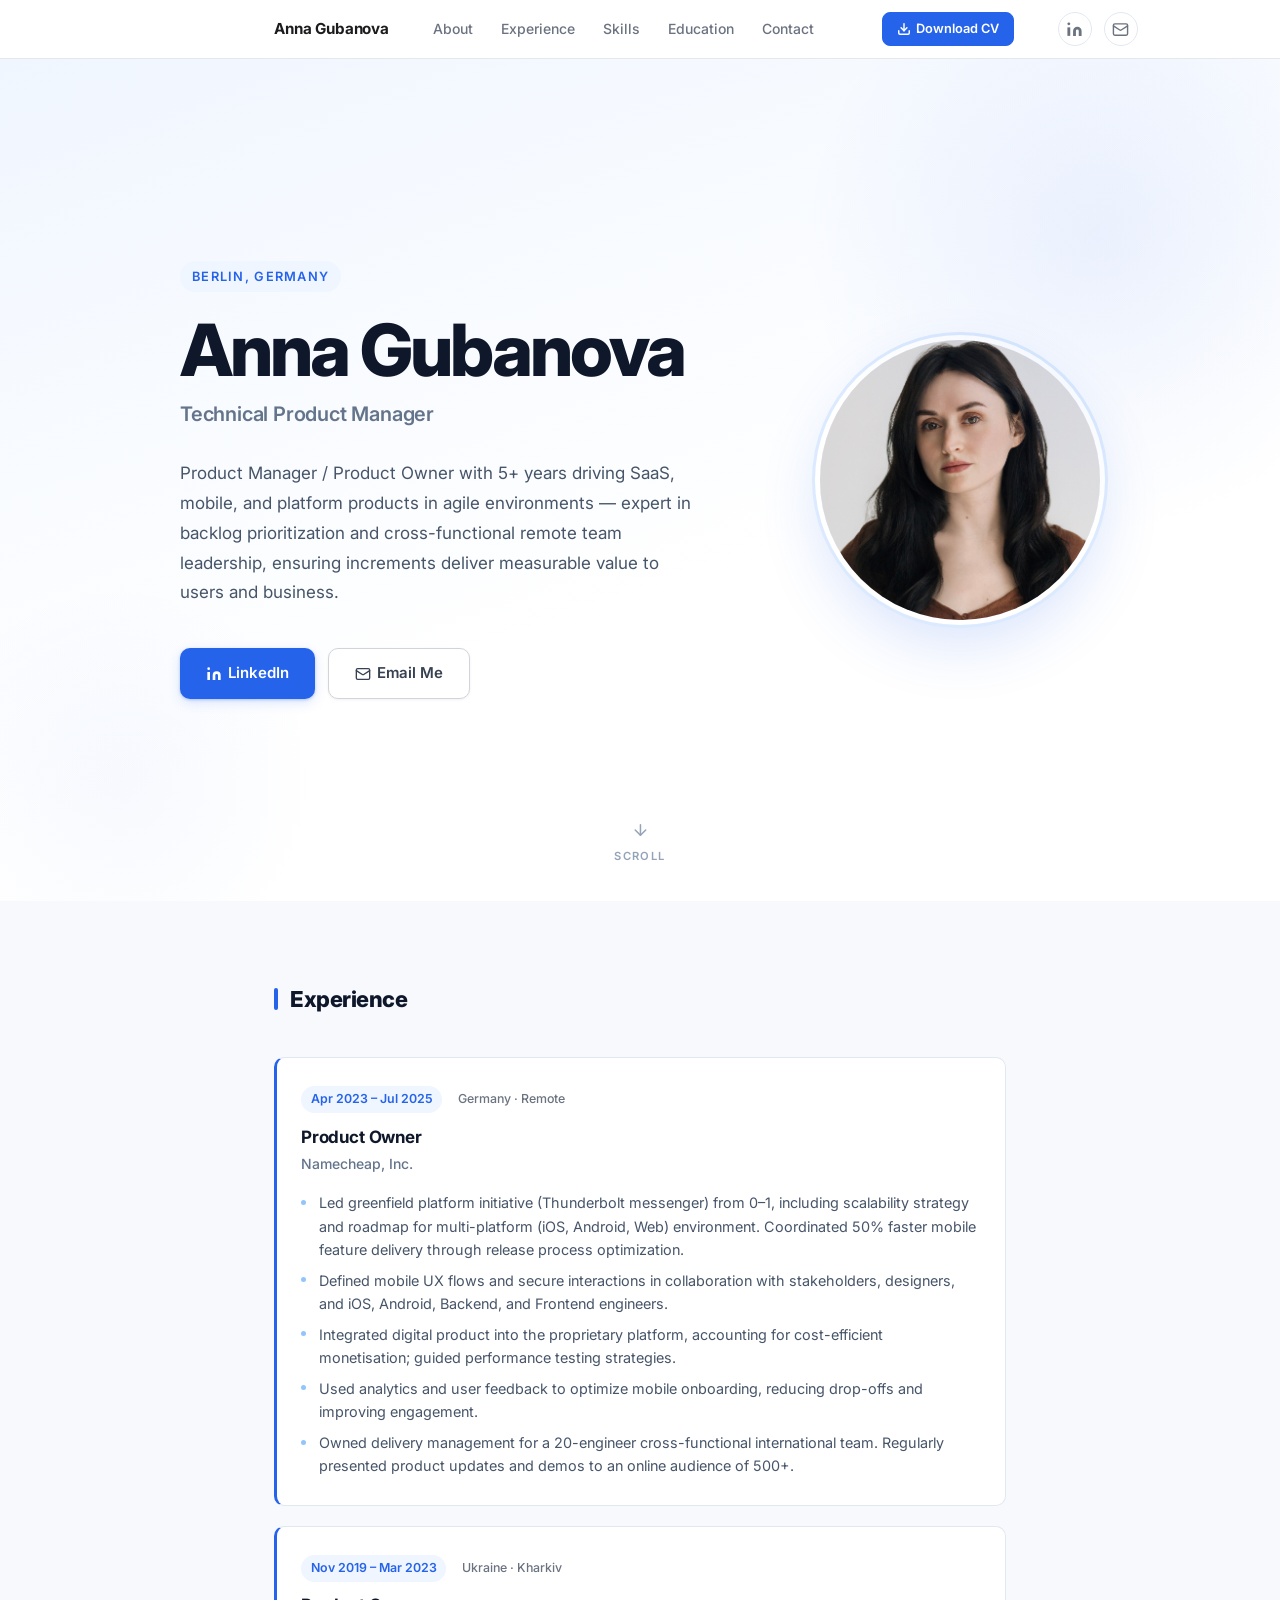
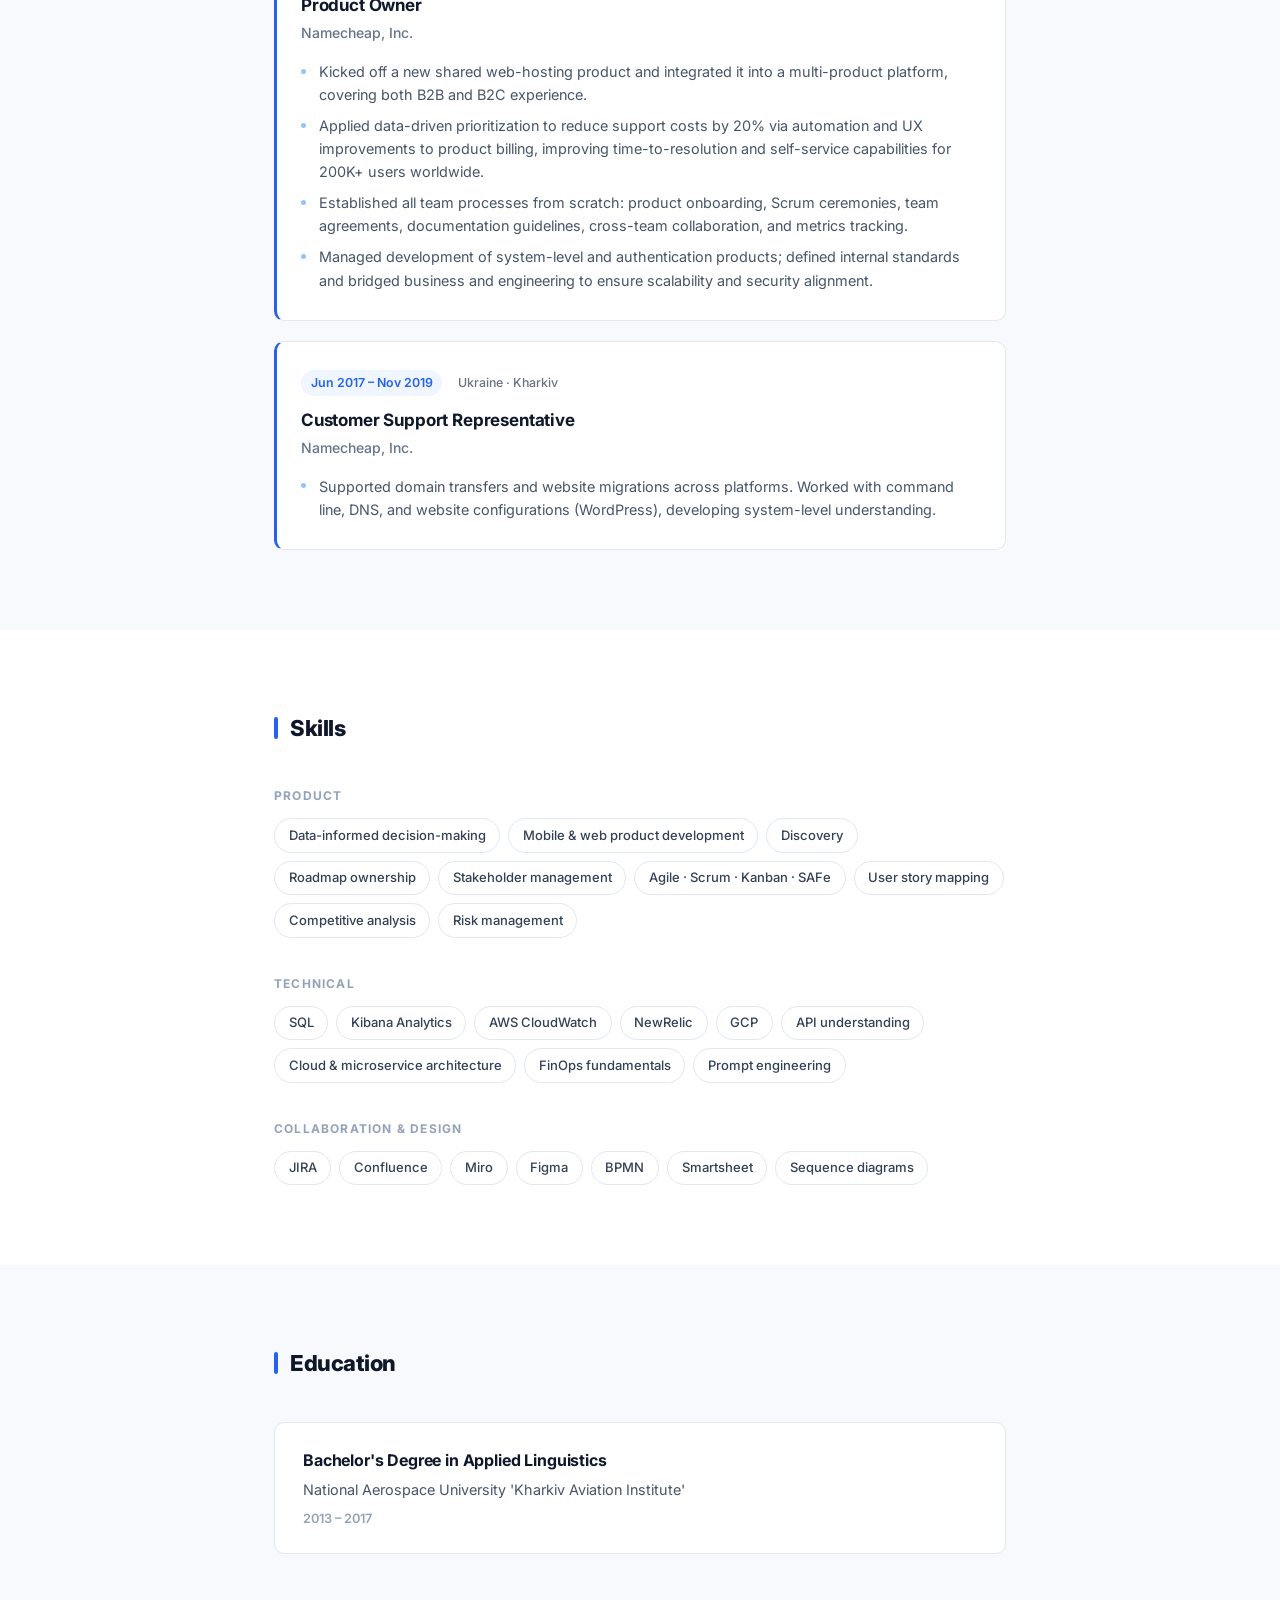
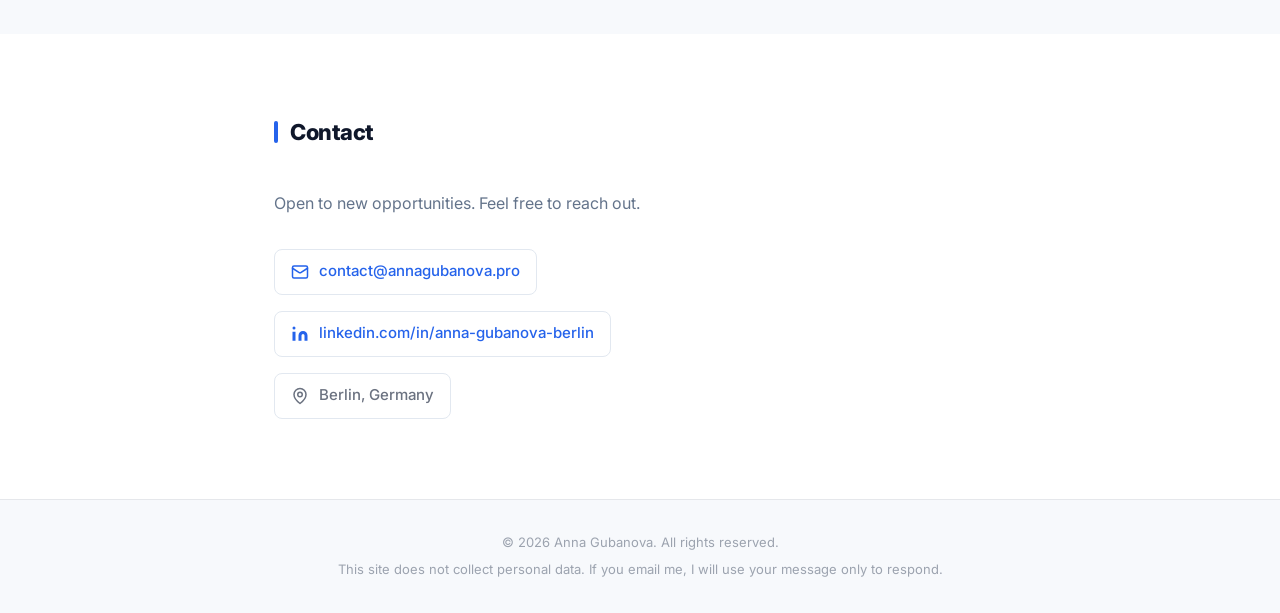
==== index.html @ 7dfdc650 "Added CV download button" ====
<!DOCTYPE html>
<html lang="en">
<head>
  <meta charset="UTF-8" />
  <meta name="viewport" content="width=device-width, initial-scale=1.0" />
  <title>Anna Gubanova — Technical Product Manager</title>
  <link rel="preconnect" href="https://fonts.googleapis.com" />
  <link rel="preconnect" href="https://fonts.gstatic.com" crossorigin />
  <link href="https://fonts.googleapis.com/css2?family=Inter:wght@400;500;600;700&display=swap" rel="stylesheet" />
  <link rel="icon" type="image/svg+xml" href="images/favicon.svg" />
  <link rel="stylesheet" href="styles.css" />
</head>
<body>

  <!-- NAV -->
  <header class="site-header">
    <nav class="nav" aria-label="Primary navigation">
      <a class="nav-logo" href="#about">Anna Gubanova</a>
      <button class="nav-toggle" aria-label="Toggle navigation" aria-expanded="false">
        <span></span><span></span><span></span>
      </button>
      <ul class="nav-links" role="list">
        <li><a href="#about">About</a></li>
        <li><a href="#experience">Experience</a></li>
        <li><a href="#skills">Skills</a></li>
        <li><a href="#education">Education</a></li>
        <li><a href="#contact">Contact</a></li>
      </ul>
      <a href="cv/Anna-Gubanova-PM-April26.pdf" target="_blank" rel="noopener noreferrer" class="nav-cv-btn" aria-label="Open CV">
        <svg aria-hidden="true" width="14" height="14" viewBox="0 0 24 24" fill="none" stroke="currentColor" stroke-width="2.5" stroke-linecap="round" stroke-linejoin="round"><path d="M12 15V3"/><path d="M7 10l5 5 5-5"/><path d="M3 15v4a2 2 0 0 0 2 2h14a2 2 0 0 0 2-2v-4"/></svg>
        Download CV
      </a>
      <div class="nav-contacts" id="floatingContacts">
        <a href="https://linkedin.com/in/anna-gubanova-berlin" target="_blank" rel="noopener noreferrer" class="floating-btn" aria-label="LinkedIn">
          <svg aria-hidden="true" width="17" height="17" viewBox="0 0 24 24" fill="currentColor"><path d="M16 8a6 6 0 0 1 6 6v7h-4v-7a2 2 0 0 0-2-2 2 2 0 0 0-2 2v7h-4v-7a6 6 0 0 1 6-6z"/><rect x="2" y="9" width="4" height="12"/><circle cx="4" cy="4" r="2"/></svg>
        </a>
        <a href="mailto:contact@annagubanova.pro" class="floating-btn" aria-label="Email">
          <svg aria-hidden="true" width="17" height="17" viewBox="0 0 24 24" fill="none" stroke="currentColor" stroke-width="2" stroke-linecap="round" stroke-linejoin="round"><rect x="2" y="4" width="20" height="16" rx="2"/><path d="m22 7-8.97 5.7a1.94 1.94 0 0 1-2.06 0L2 7"/></svg>
        </a>
      </div>
    </nav>
  </header>

  <main>

    <!-- ABOUT / HERO -->
    <section id="about" class="section section-hero">
      <div class="hero-layout">
        <div class="hero-content">
          <p class="hero-label">Berlin, Germany</p>
          <h1 class="hero-name">Anna Gubanova</h1>
          <p class="hero-title">Technical Product Manager</p>
          <p class="hero-tagline">
            Product Manager / Product Owner with 5+ years driving SaaS, mobile, and platform products in agile environments — expert in backlog prioritization and cross-functional remote team leadership, ensuring increments deliver measurable value to users and business.
          </p>
          <div class="hero-links">
            <a class="btn" href="https://linkedin.com/in/anna-gubanova-berlin" target="_blank" rel="noopener noreferrer" aria-label="Anna Gubanova on LinkedIn">
            <svg aria-hidden="true" width="16" height="16" viewBox="0 0 24 24" fill="currentColor" style="flex-shrink:0"><path d="M16 8a6 6 0 0 1 6 6v7h-4v-7a2 2 0 0 0-2-2 2 2 0 0 0-2 2v7h-4v-7a6 6 0 0 1 6-6z"/><rect x="2" y="9" width="4" height="12"/><circle cx="4" cy="4" r="2"/></svg>
            LinkedIn
          </a>
            <a class="btn btn-outline" href="mailto:contact@annagubanova.pro" aria-label="Email Anna Gubanova">
            <svg aria-hidden="true" width="16" height="16" viewBox="0 0 24 24" fill="none" stroke="currentColor" stroke-width="2" stroke-linecap="round" stroke-linejoin="round" style="flex-shrink:0"><rect x="2" y="4" width="20" height="16" rx="2"/><path d="m22 7-8.97 5.7a1.94 1.94 0 0 1-2.06 0L2 7"/></svg>
            Email Me
          </a>
          </div>
        </div>
        <div class="hero-image-wrap">
          <img class="hero-image" src="images/hero.jpg" alt="Anna Gubanova" />
        </div>
      </div>
      <div class="hero-scroll-hint" aria-hidden="true">
        <svg width="18" height="18" viewBox="0 0 24 24" fill="none" stroke="currentColor" stroke-width="2" stroke-linecap="round" stroke-linejoin="round"><path d="M12 5v14"/><path d="M19 12l-7 7-7-7"/></svg>
        Scroll
      </div>
    </section>

    <!-- EXPERIENCE -->
    <section id="experience" class="section section-alt">
      <div class="container">
        <h2 class="section-title">Experience</h2>

        <div class="exp-list">

          <article class="exp-card">
            <div class="exp-meta">
              <span class="exp-period">Apr 2023 – Jul 2025</span>
              <span class="exp-location">Germany · Remote</span>
            </div>
            <h3 class="exp-role">Product Owner</h3>
            <p class="exp-company">Namecheap, Inc.</p>
            <ul class="exp-bullets">
              <li>Led greenfield platform initiative (Thunderbolt messenger) from 0–1, including scalability strategy and roadmap for multi-platform (iOS, Android, Web) environment. Coordinated 50% faster mobile feature delivery through release process optimization.</li>
              <li>Defined mobile UX flows and secure interactions in collaboration with stakeholders, designers, and iOS, Android, Backend, and Frontend engineers.</li>
              <li>Integrated digital product into the proprietary platform, accounting for cost-efficient monetisation; guided performance testing strategies.</li>
              <li>Used analytics and user feedback to optimize mobile onboarding, reducing drop-offs and improving engagement.</li>
              <li>Owned delivery management for a 20-engineer cross-functional international team. Regularly presented product updates and demos to an online audience of 500+.</li>
            </ul>
          </article>

          <article class="exp-card">
            <div class="exp-meta">
              <span class="exp-period">Nov 2019 – Mar 2023</span>
              <span class="exp-location">Ukraine · Kharkiv</span>
            </div>
            <h3 class="exp-role">Product Owner</h3>
            <p class="exp-company">Namecheap, Inc.</p>
            <ul class="exp-bullets">
              <li>Kicked off a new shared web-hosting product and integrated it into a multi-product platform, covering both B2B and B2C experience.</li>
              <li>Applied data-driven prioritization to reduce support costs by 20% via automation and UX improvements to product billing, improving time-to-resolution and self-service capabilities for 200K+ users worldwide.</li>
              <li>Established all team processes from scratch: product onboarding, Scrum ceremonies, team agreements, documentation guidelines, cross-team collaboration, and metrics tracking.</li>
              <li>Managed development of system-level and authentication products; defined internal standards and bridged business and engineering to ensure scalability and security alignment.</li>
            </ul>
          </article>

          <article class="exp-card">
            <div class="exp-meta">
              <span class="exp-period">Jun 2017 – Nov 2019</span>
              <span class="exp-location">Ukraine · Kharkiv</span>
            </div>
            <h3 class="exp-role">Customer Support Representative</h3>
            <p class="exp-company">Namecheap, Inc.</p>
            <ul class="exp-bullets">
              <li>Supported domain transfers and website migrations across platforms. Worked with command line, DNS, and website configurations (WordPress), developing system-level understanding.</li>
            </ul>
          </article>

        </div>
      </div>
    </section>

    <!-- SKILLS -->
    <section id="skills" class="section">
      <div class="container">
        <h2 class="section-title">Skills</h2>

        <div class="skills-grid">
          <div class="skills-group">
            <h3 class="skills-group-label">Product</h3>
            <ul class="skills-tags" role="list">
              <li>Data-informed decision-making</li>
              <li>Mobile &amp; web product development</li>
              <li>Discovery</li>
              <li>Roadmap ownership</li>
              <li>Stakeholder management</li>
              <li>Agile · Scrum · Kanban · SAFe</li>
              <li>User story mapping</li>
              <li>Competitive analysis</li>
              <li>Risk management</li>
            </ul>
          </div>

          <div class="skills-group">
            <h3 class="skills-group-label">Technical</h3>
            <ul class="skills-tags" role="list">
              <li>SQL</li>
              <li>Kibana Analytics</li>
              <li>AWS CloudWatch</li>
              <li>NewRelic</li>
              <li>GCP</li>
              <li>API understanding</li>
              <li>Cloud &amp; microservice architecture</li>
              <li>FinOps fundamentals</li>
              <li>Prompt engineering</li>
            </ul>
          </div>

          <div class="skills-group">
            <h3 class="skills-group-label">Collaboration &amp; Design</h3>
            <ul class="skills-tags" role="list">
              <li>JIRA</li>
              <li>Confluence</li>
              <li>Miro</li>
              <li>Figma</li>
              <li>BPMN</li>
              <li>Smartsheet</li>
              <li>Sequence diagrams</li>
            </ul>
          </div>
        </div>
      </div>
    </section>

    <!-- EDUCATION -->
    <section id="education" class="section section-alt">
      <div class="container">
        <h2 class="section-title">Education</h2>
        <div class="edu-card">
          <p class="edu-degree">Bachelor's Degree in Applied Linguistics</p>
          <p class="edu-school">National Aerospace University 'Kharkiv Aviation Institute'</p>
          <p class="edu-period">2013 – 2017</p>
        </div>
      </div>
    </section>

    <!-- CONTACT -->
    <section id="contact" class="section">
      <div class="container">
        <h2 class="section-title">Contact</h2>
        <p class="contact-intro">Open to new opportunities. Feel free to reach out.</p>
        <ul class="contact-list" role="list">
          <li>
            <a href="mailto:contact@annagubanova.pro" aria-label="Send email to Anna Gubanova">
              <svg aria-hidden="true" width="18" height="18" viewBox="0 0 24 24" fill="none" stroke="currentColor" stroke-width="2" stroke-linecap="round" stroke-linejoin="round"><rect x="2" y="4" width="20" height="16" rx="2"/><path d="m22 7-8.97 5.7a1.94 1.94 0 0 1-2.06 0L2 7"/></svg>
              contact@annagubanova.pro
            </a>
          </li>
          <li>
            <a href="https://linkedin.com/in/anna-gubanova-berlin" target="_blank" rel="noopener noreferrer" aria-label="Anna Gubanova on LinkedIn">
              <svg aria-hidden="true" width="18" height="18" viewBox="0 0 24 24" fill="currentColor"><path d="M16 8a6 6 0 0 1 6 6v7h-4v-7a2 2 0 0 0-2-2 2 2 0 0 0-2 2v7h-4v-7a6 6 0 0 1 6-6z"/><rect x="2" y="9" width="4" height="12"/><circle cx="4" cy="4" r="2"/></svg>
              linkedin.com/in/anna-gubanova-berlin
            </a>
          </li>
          <li>
            <span class="contact-location">
              <svg aria-hidden="true" width="18" height="18" viewBox="0 0 24 24" fill="none" stroke="currentColor" stroke-width="2" stroke-linecap="round" stroke-linejoin="round"><path d="M20 10c0 6-8 12-8 12s-8-6-8-12a8 8 0 0 1 16 0Z"/><circle cx="12" cy="10" r="3"/></svg>
              Berlin, Germany
            </span>
          </li>
        </ul>
      </div>
    </section>

  </main>

  <button class="back-to-top" id="backToTop" aria-label="Back to top">
    <svg aria-hidden="true" width="20" height="20" viewBox="0 0 24 24" fill="none" stroke="currentColor" stroke-width="2.5" stroke-linecap="round" stroke-linejoin="round"><path d="M12 19V5"/><path d="M5 12l7-7 7 7"/></svg>
  </button>

  <footer class="site-footer">
    <div class="container">
      <p>&copy; 2026 Anna Gubanova. All rights reserved.</p>
      <p class="footer-privacy">This site does not collect personal data. If you email me, I will use your message only to respond.</p>
    </div>
  </footer>

  <script>
    // Mobile nav toggle
    const toggle = document.querySelector('.nav-toggle');
    const links = document.querySelector('.nav-links');
    toggle.addEventListener('click', () => {
      const open = toggle.getAttribute('aria-expanded') === 'true';
      toggle.setAttribute('aria-expanded', String(!open));
      links.classList.toggle('is-open');
    });
    // Close nav on link click (mobile)
    links.querySelectorAll('a').forEach(a => {
      a.addEventListener('click', () => {
        toggle.setAttribute('aria-expanded', 'false');
        links.classList.remove('is-open');
      });
    });

    // Back to top button
    const backToTop = document.getElementById('backToTop');
    window.addEventListener('scroll', () => {
      backToTop.classList.toggle('is-visible', window.scrollY > 400);
    }, { passive: true });
    backToTop.addEventListener('click', () => {
      window.scrollTo({ top: 0, behavior: 'smooth' });
    });

    // Floating contact buttons — appear once hero is scrolled past
    const floatingContacts = document.getElementById('floatingContacts');
    const heroSection = document.getElementById('about');
    const heroObserver = new IntersectionObserver(
      ([entry]) => floatingContacts.classList.toggle('is-visible', !entry.isIntersecting),
      { threshold: 0 }
    );
    heroObserver.observe(heroSection);
  </script>

</body>
</html>
---- styles.css ----
/* =====================================================
   Reset & Base
   ===================================================== */
*, *::before, *::after {
  box-sizing: border-box;
  margin: 0;
  padding: 0;
}

html {
  scroll-behavior: smooth;
  font-size: 16px;
}

body {
  font-family: 'Inter', system-ui, -apple-system, sans-serif;
  font-size: 1rem;
  line-height: 1.65;
  color: #1c1c1e;
  background: #ffffff;
  -webkit-font-smoothing: antialiased;
}

a {
  color: #2563eb;
  text-decoration: none;
}

a:hover {
  text-decoration: underline;
}

a:focus-visible,
button:focus-visible {
  outline: 2px solid #2563eb;
  outline-offset: 3px;
  border-radius: 2px;
}

ul {
  list-style: none;
}

/* =====================================================
   Layout
   ===================================================== */
.container {
  max-width: 780px;
  margin: 0 auto;
  padding: 0 1.5rem;
}

.section {
  padding: 5rem 0;
}

.section-alt {
  background: #f7f9fc;
}

/* =====================================================
   Nav
   ===================================================== */
.site-header {
  position: sticky;
  top: 0;
  z-index: 100;
  background: rgba(255, 255, 255, 0.96);
  backdrop-filter: blur(8px);
  border-bottom: 1px solid #e5e7eb;
}

.nav {
  max-width: 780px;
  margin: 0 auto;
  padding: 0 1.5rem;
  height: 58px;
  display: flex;
  align-items: center;
  gap: 2rem;
}

.nav-logo {
  font-weight: 700;
  font-size: 0.95rem;
  color: #1c1c1e;
  white-space: nowrap;
  flex-shrink: 0;
  letter-spacing: -0.01em;
}

.nav-logo:hover {
  text-decoration: none;
  color: #2563eb;
}

.nav-links {
  display: flex;
  gap: 0.25rem;
  align-items: center;
  margin-left: auto;
}

.nav-links a {
  font-size: 0.875rem;
  font-weight: 500;
  color: #6b7280;
  padding: 0.4rem 0.75rem;
  border-radius: 6px;
  transition: color 0.15s, background 0.15s;
}

.nav-links a:hover {
  color: #2563eb;
  background: #eff6ff;
  text-decoration: none;
}

.nav-toggle {
  display: none;
  flex-direction: column;
  justify-content: center;
  gap: 5px;
  width: 36px;
  height: 36px;
  background: none;
  border: none;
  cursor: pointer;
  margin-left: auto;
  padding: 4px;
}

.nav-toggle span {
  display: block;
  height: 2px;
  background: #1c1c1e;
  border-radius: 2px;
  transition: transform 0.2s, opacity 0.2s;
}

/* =====================================================
   Hero / About
   ===================================================== */
.section-hero {
  min-height: calc(100vh - 58px);
  padding-top: 0;
  padding-bottom: 0;
  background: linear-gradient(160deg, #f0f6ff 0%, #ffffff 60%);
  position: relative;
  overflow: hidden;
  display: flex;
  align-items: center;
}

.section-hero::before {
  content: '';
  position: absolute;
  top: -120px;
  right: -120px;
  width: 600px;
  height: 600px;
  border-radius: 50%;
  background: radial-gradient(circle, rgba(37,99,235,0.08) 0%, transparent 70%);
  pointer-events: none;
}

.section-hero::after {
  content: '';
  position: absolute;
  bottom: -80px;
  left: -80px;
  width: 400px;
  height: 400px;
  border-radius: 50%;
  background: radial-gradient(circle, rgba(37,99,235,0.04) 0%, transparent 70%);
  pointer-events: none;
}

.hero-layout {
  display: flex;
  align-items: center;
  gap: 5rem;
  max-width: 1000px;
  margin: 0 auto;
  padding: 0 2.5rem;
  width: 100%;
}

.hero-content {
  flex: 1;
  min-width: 0;
}

.hero-image-wrap {
  flex-shrink: 0;
}

.hero-image {
  width: 280px;
  height: 280px;
  border-radius: 50%;
  object-fit: cover;
  object-position: center top;
  display: block;
  box-shadow: 0 0 0 5px #ffffff, 0 0 0 8px #dbeafe, 0 24px 60px rgba(37,99,235,0.18);
}

.hero-label {
  display: inline-flex;
  align-items: center;
  gap: 0.4rem;
  font-size: 0.8rem;
  font-weight: 600;
  color: #2563eb;
  text-transform: uppercase;
  letter-spacing: 0.1em;
  margin-bottom: 1.25rem;
  background: #eff6ff;
  padding: 0.3rem 0.75rem;
  border-radius: 100px;
}

.hero-name {
  font-size: clamp(2.75rem, 6vw, 4.5rem);
  font-weight: 800;
  line-height: 1.06;
  letter-spacing: -0.04em;
  color: #0f172a;
  margin-bottom: 0.65rem;
}

.hero-title {
  font-size: 1.25rem;
  font-weight: 600;
  color: #64748b;
  margin-bottom: 1.75rem;
  letter-spacing: -0.01em;
}

.hero-tagline {
  font-size: 1.0625rem;
  color: #475569;
  max-width: 520px;
  margin-bottom: 2.5rem;
  line-height: 1.75;
}

.hero-links {
  display: flex;
  flex-wrap: wrap;
  gap: 0.85rem;
}

/* Scroll hint */
.hero-scroll-hint {
  position: absolute;
  bottom: 2.25rem;
  left: 50%;
  transform: translateX(-50%);
  display: flex;
  flex-direction: column;
  align-items: center;
  gap: 0.45rem;
  color: #94a3b8;
  font-size: 0.7rem;
  font-weight: 600;
  letter-spacing: 0.12em;
  text-transform: uppercase;
  pointer-events: none;
  animation: hero-bounce 2.4s ease-in-out infinite;
}

.hero-scroll-hint svg {
  display: block;
}

@keyframes hero-bounce {
  0%, 100% { transform: translateX(-50%) translateY(0); opacity: 0.6; }
  50% { transform: translateX(-50%) translateY(6px); opacity: 1; }
}

/* =====================================================
   Buttons
   ===================================================== */
.btn {
  display: inline-flex;
  align-items: center;
  gap: 0.4rem;
  padding: 0.75rem 1.6rem;
  background: #2563eb;
  color: #ffffff;
  font-size: 0.9375rem;
  font-weight: 600;
  border-radius: 10px;
  transition: background 0.15s, box-shadow 0.15s, transform 0.1s;
  box-shadow: 0 1px 3px rgba(37,99,235,0.3), 0 4px 12px rgba(37,99,235,0.15);
}

.btn:hover {
  background: #1d4ed8;
  text-decoration: none;
  color: #ffffff;
  box-shadow: 0 2px 6px rgba(37,99,235,0.35), 0 6px 20px rgba(37,99,235,0.2);
  transform: translateY(-1px);
}

.btn-outline {
  background: #ffffff;
  color: #374151;
  border: 1.5px solid #d1d5db;
  box-shadow: 0 1px 3px rgba(0,0,0,0.06);
}

.btn-outline:hover {
  background: #f9fafb;
  border-color: #9ca3af;
  text-decoration: none;
  color: #1c1c1e;
  transform: translateY(-1px);
  box-shadow: 0 2px 6px rgba(0,0,0,0.1);
}

/* =====================================================
   Section Title
   ===================================================== */
.section-title {
  font-size: 1.375rem;
  font-weight: 800;
  color: #0f172a;
  margin-bottom: 2.5rem;
  letter-spacing: -0.02em;
  display: flex;
  align-items: center;
  gap: 0.75rem;
}

.section-title::before {
  content: '';
  display: inline-block;
  width: 4px;
  height: 1.375rem;
  background: #2563eb;
  border-radius: 2px;
  flex-shrink: 0;
}

/* =====================================================
   Experience
   ===================================================== */
.exp-list {
  display: flex;
  flex-direction: column;
  gap: 1.25rem;
}

.exp-card {
  padding: 1.75rem 1.75rem 1.75rem 1.5rem;
  background: #ffffff;
  border: 1px solid #e2e8f0;
  border-left: 3px solid #2563eb;
  border-radius: 10px;
  transition: box-shadow 0.2s, transform 0.2s;
}

.exp-card:hover {
  box-shadow: 0 4px 16px rgba(0,0,0,0.07);
  transform: translateY(-2px);
}

.exp-meta {
  display: flex;
  flex-wrap: wrap;
  gap: 0.35rem 1rem;
  margin-bottom: 0.6rem;
}

.exp-period {
  font-size: 0.775rem;
  font-weight: 600;
  color: #2563eb;
  background: #eff6ff;
  padding: 0.2rem 0.6rem;
  border-radius: 100px;
}

.exp-location {
  font-size: 0.775rem;
  font-weight: 500;
  color: #6b7280;
  display: flex;
  align-items: center;
  gap: 0.3rem;
}

.exp-role {
  font-size: 1.0625rem;
  font-weight: 700;
  color: #0f172a;
  margin-bottom: 0.1rem;
  letter-spacing: -0.01em;
}

.exp-company {
  font-size: 0.875rem;
  font-weight: 500;
  color: #64748b;
  margin-bottom: 1rem;
}

.exp-bullets {
  list-style: none;
  display: flex;
  flex-direction: column;
  gap: 0.5rem;
}

.exp-bullets li {
  font-size: 0.9rem;
  color: #475569;
  padding-left: 1.1rem;
  position: relative;
  line-height: 1.6;
}

.exp-bullets li::before {
  content: '';
  position: absolute;
  left: 0;
  top: 0.6em;
  width: 5px;
  height: 5px;
  background: #93c5fd;
  border-radius: 50%;
}

/* =====================================================
   Skills
   ===================================================== */
.skills-grid {
  display: flex;
  flex-direction: column;
  gap: 2.25rem;
}

.skills-group {
  display: flex;
  flex-direction: column;
  gap: 0.75rem;
}

.skills-group-label {
  font-size: 0.75rem;
  font-weight: 700;
  color: #94a3b8;
  text-transform: uppercase;
  letter-spacing: 0.1em;
}

.skills-tags {
  display: flex;
  flex-wrap: wrap;
  gap: 0.5rem;
}

.skills-tags li {
  font-size: 0.8125rem;
  font-weight: 500;
  color: #334155;
  background: #ffffff;
  border: 1px solid #e2e8f0;
  padding: 0.35rem 0.85rem;
  border-radius: 100px;
  transition: border-color 0.15s, background 0.15s, color 0.15s;
  cursor: default;
}

.skills-tags li:hover {
  border-color: #93c5fd;
  background: #eff6ff;
  color: #1d4ed8;
}

/* Per-group accent colors */
.skills-group:nth-child(1) .skills-tags li:hover {
  border-color: #93c5fd;
  background: #eff6ff;
  color: #1d4ed8;
}

.skills-group:nth-child(2) .skills-tags li:hover {
  border-color: #a5b4fc;
  background: #eef2ff;
  color: #4338ca;
}

.skills-group:nth-child(3) .skills-tags li:hover {
  border-color: #6ee7b7;
  background: #f0fdf4;
  color: #065f46;
}

/* =====================================================
   Education
   ===================================================== */
.edu-card {
  padding: 1.5rem 1.75rem;
  background: #ffffff;
  border: 1px solid #e2e8f0;
  border-radius: 10px;
  display: flex;
  flex-direction: column;
  gap: 0.3rem;
}

.edu-degree {
  font-size: 1rem;
  font-weight: 700;
  color: #0f172a;
  letter-spacing: -0.01em;
}

.edu-school {
  font-size: 0.9rem;
  color: #475569;
}

.edu-period {
  font-size: 0.8rem;
  color: #94a3b8;
  font-weight: 600;
  margin-top: 0.1rem;
}

/* =====================================================
   Contact
   ===================================================== */
.contact-intro {
  font-size: 1rem;
  color: #64748b;
  margin-bottom: 2rem;
}

.contact-list {
  display: flex;
  flex-direction: column;
  gap: 1rem;
}

.contact-list li {
  display: flex;
  align-items: center;
}

.contact-list a,
.contact-location {
  display: inline-flex;
  align-items: center;
  gap: 0.65rem;
  font-size: 0.9375rem;
  font-weight: 500;
  padding: 0.6rem 1rem;
  border-radius: 8px;
  border: 1px solid #e2e8f0;
  background: #ffffff;
  color: #374151;
  transition: border-color 0.15s, background 0.15s, box-shadow 0.15s;
}

.contact-list a {
  color: #2563eb;
}

.contact-list a:hover {
  text-decoration: none;
  border-color: #bfdbfe;
  background: #eff6ff;
  box-shadow: 0 2px 8px rgba(37,99,235,0.08);
}

.contact-location {
  color: #6b7280;
  cursor: default;
}

/* =====================================================
   Footer
   ===================================================== */
.site-footer {
  border-top: 1px solid #e5e7eb;
  padding: 2rem 0;
  background: #f7f9fc;
}

.site-footer p {
  font-size: 0.8125rem;
  color: #9ca3af;
  text-align: center;
}

.footer-privacy {
  font-size: 0.725rem;
  color: #c4c9d4;
  margin-top: 0.4rem;
}

/* =====================================================
   Nav Contact Buttons
   ===================================================== */
.nav-contacts {
  display: flex;
  align-items: center;
  gap: 0.75rem;
  margin-left: 0.75rem;
  opacity: 0;
  pointer-events: none;
  transform: translateX(6px);
  transition: opacity 0.25s, transform 0.25s;
}

.nav-contacts.is-visible {
  opacity: 1;
  pointer-events: auto;
  transform: translateX(0);
}

.floating-btn {
  width: 34px;
  height: 34px;
  border-radius: 50%;
  background: transparent;
  color: #6b7280;
  border: 1px solid #e2e8f0;
  display: flex;
  align-items: center;
  justify-content: center;
  transition: background 0.15s, color 0.15s, border-color 0.15s;
}

.floating-btn:hover {
  text-decoration: none;
  background: #2563eb;
  color: #ffffff;
  border-color: #2563eb;
}

.nav-cv-btn {
  display: inline-flex;
  align-items: center;
  gap: 0.35rem;
  height: 34px;
  padding: 0 0.85rem;
  border-radius: 8px;
  background: #2563eb;
  color: #ffffff;
  font-size: 0.8rem;
  font-weight: 600;
  border: 1px solid #2563eb;
  white-space: nowrap;
  flex-shrink: 0;
  margin-left: 1.5rem;
  transition: background 0.15s, box-shadow 0.15s;
}

.nav-cv-btn:hover {
  text-decoration: none;
  background: #1d4ed8;
  border-color: #1d4ed8;
  color: #ffffff;
  box-shadow: 0 2px 8px rgba(37,99,235,0.3);
}

/* =====================================================
   Back to Top
   ===================================================== */
.back-to-top {
  position: fixed;
  bottom: 2rem;
  right: 2rem;
  z-index: 200;
  width: 44px;
  height: 44px;
  border-radius: 50%;
  background: #2563eb;
  color: #ffffff;
  border: none;
  cursor: pointer;
  display: flex;
  align-items: center;
  justify-content: center;
  box-shadow: 0 4px 14px rgba(37,99,235,0.35);
  opacity: 0;
  transform: translateY(12px);
  pointer-events: none;
  transition: opacity 0.25s, transform 0.25s, background 0.15s;
}

.back-to-top.is-visible {
  opacity: 1;
  transform: translateY(0);
  pointer-events: auto;
}

.back-to-top:hover {
  background: #1d4ed8;
  box-shadow: 0 6px 20px rgba(37,99,235,0.45);
  transform: translateY(-2px);
}

/* =====================================================
   Responsive — Mobile
   ===================================================== */
@media (max-width: 640px) {
  .section {
    padding: 3.5rem 0;
  }

  .section-hero {
    min-height: calc(100svh - 58px);
  }

  .nav-contacts {
    display: none;
  }

  .nav-toggle {
    display: flex;
  }

  .nav-links {
    display: none;
    position: absolute;
    top: 58px;
    left: 0;
    right: 0;
    background: #ffffff;
    border-bottom: 1px solid #e5e7eb;
    flex-direction: column;
    align-items: flex-start;
    gap: 0;
    margin-left: 0;
    padding: 0.5rem 0;
  }

  .nav-links.is-open {
    display: flex;
  }

  .nav-links a {
    display: block;
    width: 100%;
    padding: 0.75rem 1.5rem;
    font-size: 1rem;
    border-radius: 0;
  }

  .hero-layout {
    flex-direction: column-reverse;
    gap: 2rem;
    padding: 3rem 1.5rem;
    text-align: center;
  }

  .hero-image {
    width: 160px;
    height: 160px;
  }

  .hero-tagline {
    margin-left: auto;
    margin-right: auto;
  }

  .hero-links {
    justify-content: center;
  }

  .hero-scroll-hint {
    display: none;
  }

  .exp-card {
    padding: 1.25rem 1.25rem 1.25rem 1rem;
  }

  .hero-links {
    flex-direction: column;
    align-items: stretch;
  }

  .btn {
    text-align: center;
  }

  .contact-list a,
  .contact-location {
    width: 100%;
  }
}
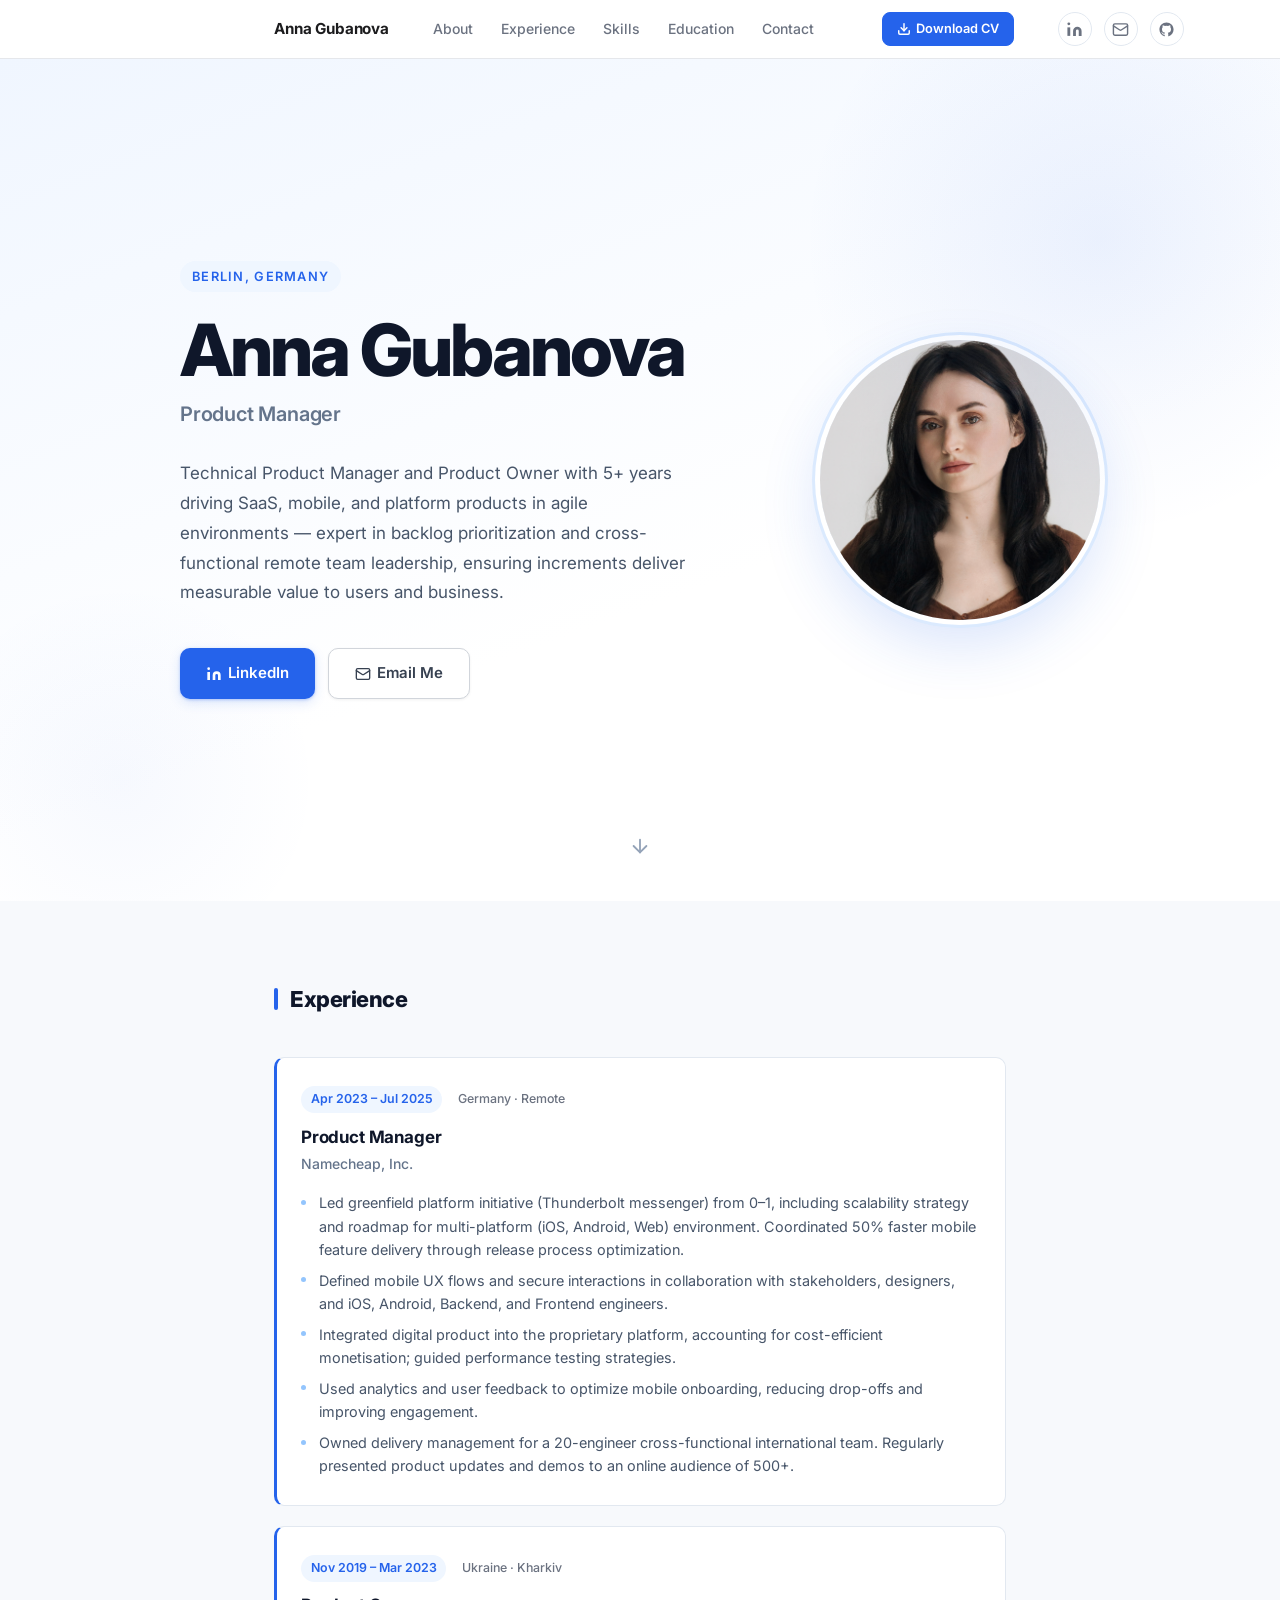
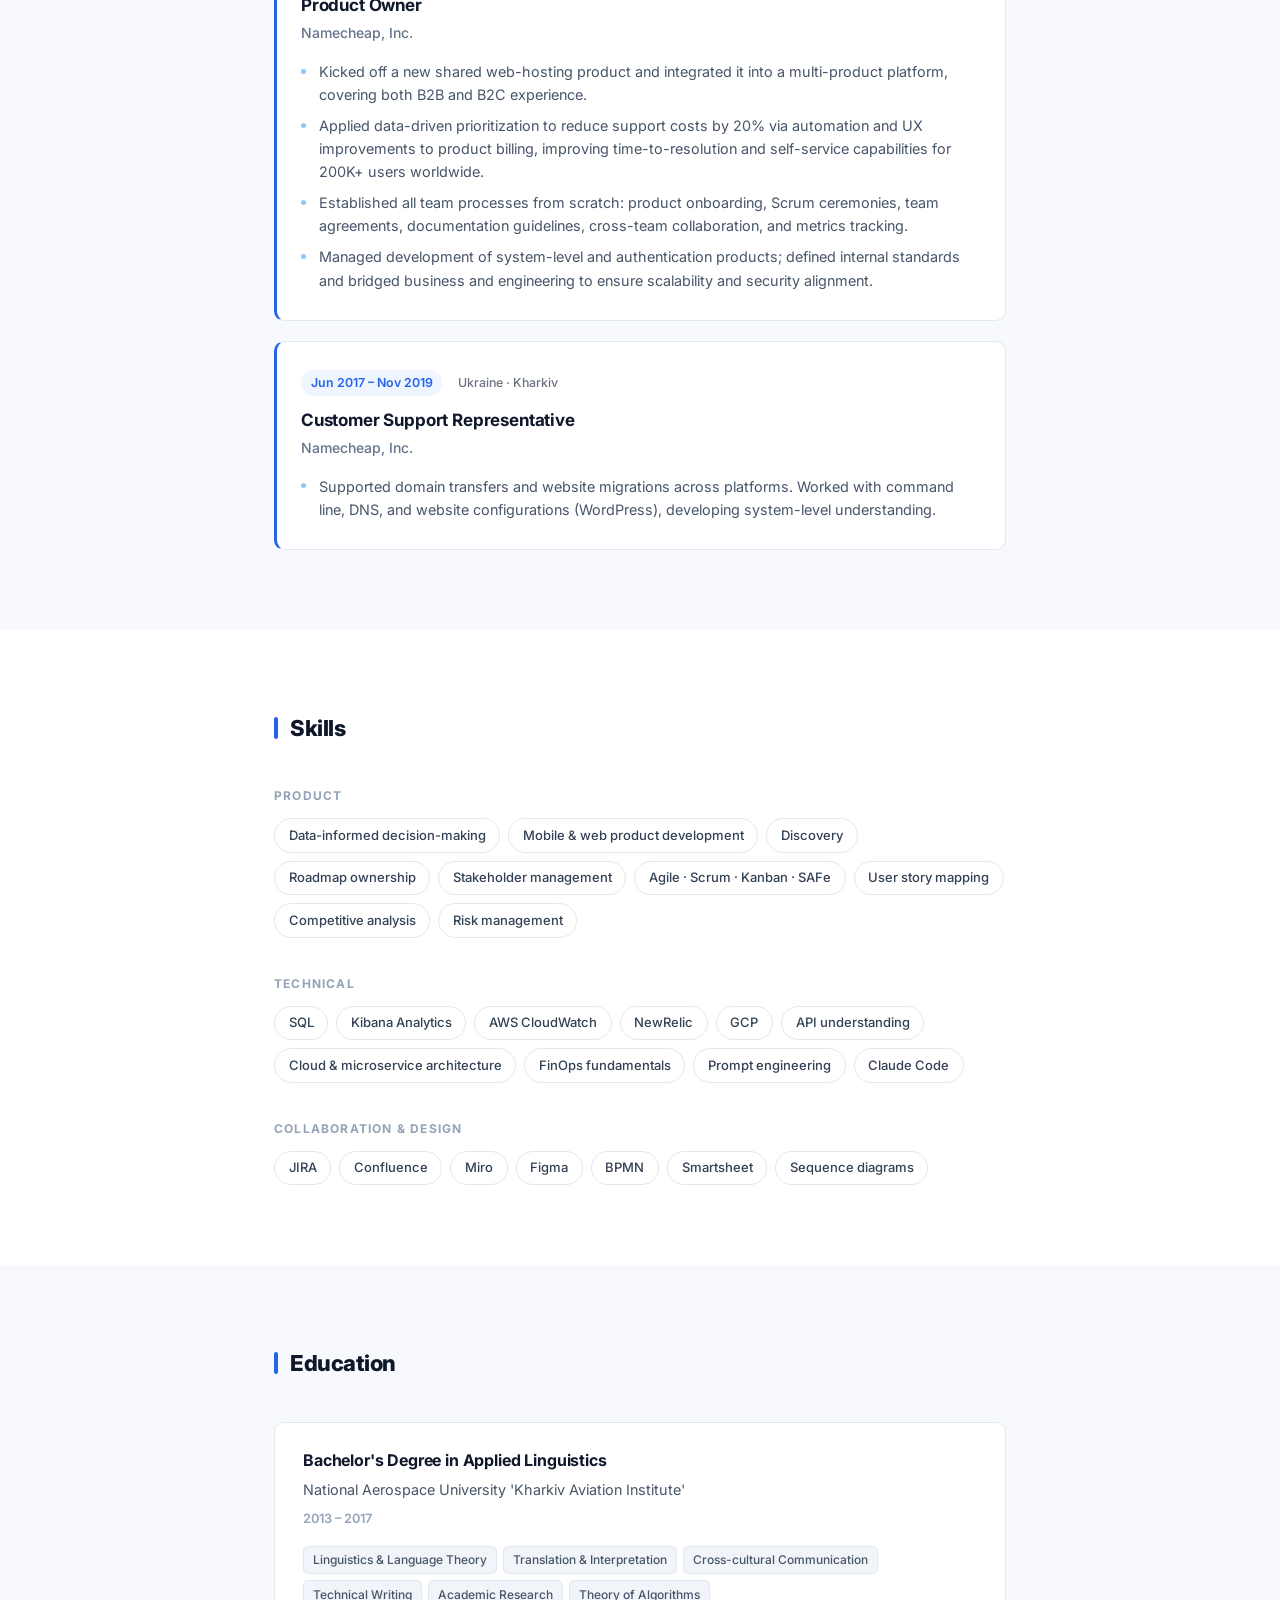
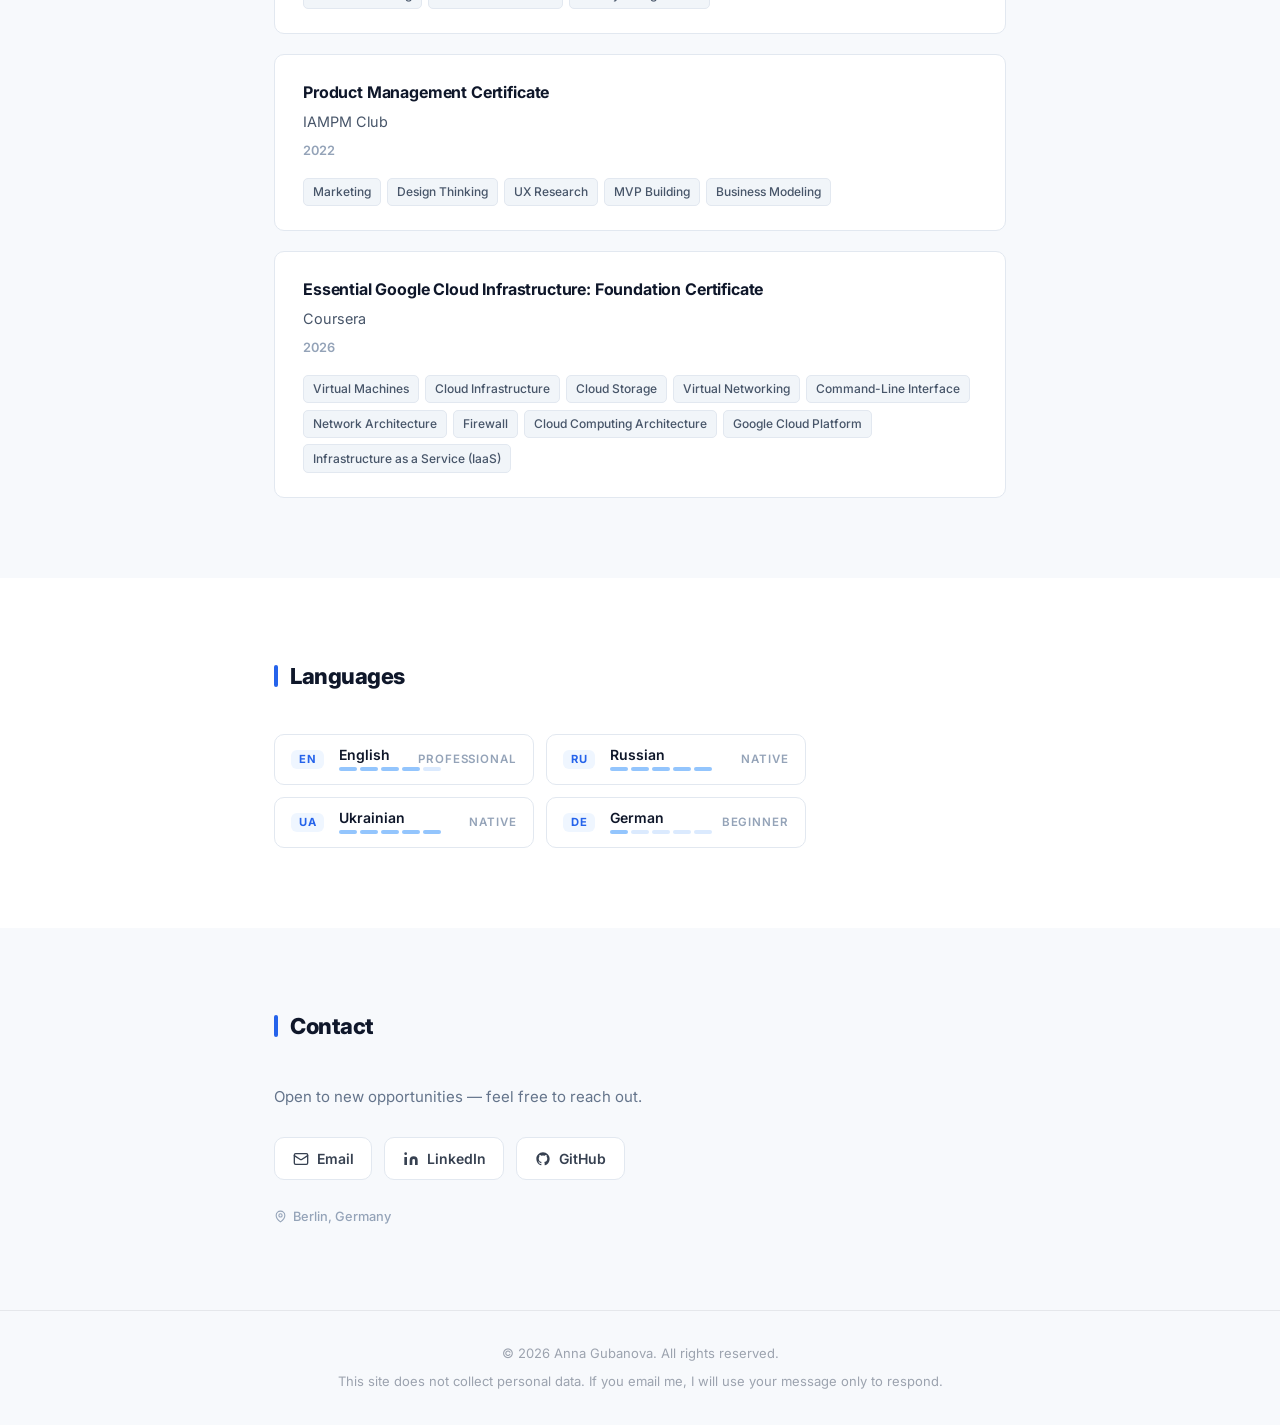
==== commit 2b4ee76d: "Git button, styling" ====
--- a/index.html
+++ b/index.html
@@ -37,6 +37,9 @@
         <a href="mailto:contact@annagubanova.pro" class="floating-btn" aria-label="Email">
           <svg aria-hidden="true" width="17" height="17" viewBox="0 0 24 24" fill="none" stroke="currentColor" stroke-width="2" stroke-linecap="round" stroke-linejoin="round"><rect x="2" y="4" width="20" height="16" rx="2"/><path d="m22 7-8.97 5.7a1.94 1.94 0 0 1-2.06 0L2 7"/></svg>
         </a>
+        <a href="https://github.com/anatsuke" target="_blank" rel="noopener noreferrer" class="floating-btn" aria-label="GitHub">
+          <svg aria-hidden="true" width="17" height="17" viewBox="0 0 24 24" fill="currentColor"><path d="M12 2C6.477 2 2 6.477 2 12c0 4.418 2.865 8.166 6.839 9.489.5.092.682-.217.682-.482 0-.237-.009-.868-.013-1.703-2.782.604-3.369-1.34-3.369-1.34-.454-1.156-1.11-1.463-1.11-1.463-.908-.62.069-.608.069-.608 1.003.07 1.531 1.03 1.531 1.03.892 1.529 2.341 1.087 2.91.832.092-.647.35-1.088.636-1.338-2.22-.253-4.555-1.11-4.555-4.943 0-1.091.39-1.984 1.029-2.683-.103-.253-.446-1.27.098-2.647 0 0 .84-.269 2.75 1.025A9.578 9.578 0 0 1 12 6.836a9.59 9.59 0 0 1 2.504.337c1.909-1.294 2.747-1.025 2.747-1.025.546 1.377.202 2.394.1 2.647.64.699 1.028 1.592 1.028 2.683 0 3.842-2.339 4.687-4.566 4.935.359.309.678.919.678 1.852 0 1.336-.012 2.415-.012 2.741 0 .267.18.578.688.48C19.138 20.163 22 16.418 22 12c0-5.523-4.477-10-10-10z"/></svg>
+        </a>
       </div>
     </nav>
   </header>
@@ -49,9 +52,9 @@
         <div class="hero-content">
           <p class="hero-label">Berlin, Germany</p>
           <h1 class="hero-name">Anna Gubanova</h1>
-          <p class="hero-title">Technical Product Manager</p>
+          <p class="hero-title">Product Manager</p>
           <p class="hero-tagline">
-            Product Manager / Product Owner with 5+ years driving SaaS, mobile, and platform products in agile environments — expert in backlog prioritization and cross-functional remote team leadership, ensuring increments deliver measurable value to users and business.
+            Technical Product Manager and Product Owner with 5+ years driving SaaS, mobile, and platform products in agile environments — expert in backlog prioritization and cross-functional remote team leadership, ensuring increments deliver measurable value to users and business.
           </p>
           <div class="hero-links">
             <a class="btn" href="https://linkedin.com/in/anna-gubanova-berlin" target="_blank" rel="noopener noreferrer" aria-label="Anna Gubanova on LinkedIn">
@@ -68,10 +71,9 @@
           <img class="hero-image" src="images/hero.jpg" alt="Anna Gubanova" />
         </div>
       </div>
-      <div class="hero-scroll-hint" aria-hidden="true">
-        <svg width="18" height="18" viewBox="0 0 24 24" fill="none" stroke="currentColor" stroke-width="2" stroke-linecap="round" stroke-linejoin="round"><path d="M12 5v14"/><path d="M19 12l-7 7-7-7"/></svg>
-        Scroll
-      </div>
+      <button class="hero-scroll-hint" aria-label="Scroll to next section" onclick="document.getElementById('experience').scrollIntoView({behavior:'smooth'})">
+        <svg width="22" height="22" viewBox="0 0 24 24" fill="none" stroke="currentColor" stroke-width="2" stroke-linecap="round" stroke-linejoin="round"><path d="M12 5v14"/><path d="M19 12l-7 7-7-7"/></svg>
+      </button>
     </section>
 
     <!-- EXPERIENCE -->
@@ -86,7 +88,7 @@
               <span class="exp-period">Apr 2023 – Jul 2025</span>
               <span class="exp-location">Germany · Remote</span>
             </div>
-            <h3 class="exp-role">Product Owner</h3>
+            <h3 class="exp-role">Product Manager</h3>
             <p class="exp-company">Namecheap, Inc.</p>
             <ul class="exp-bullets">
               <li>Led greenfield platform initiative (Thunderbolt messenger) from 0–1, including scalability strategy and roadmap for multi-platform (iOS, Android, Web) environment. Coordinated 50% faster mobile feature delivery through release process optimization.</li>
@@ -161,6 +163,7 @@
               <li>Cloud &amp; microservice architecture</li>
               <li>FinOps fundamentals</li>
               <li>Prompt engineering</li>
+              <li>Claude Code</li>
             </ul>
           </div>
 
@@ -188,35 +191,119 @@
           <p class="edu-degree">Bachelor's Degree in Applied Linguistics</p>
           <p class="edu-school">National Aerospace University 'Kharkiv Aviation Institute'</p>
           <p class="edu-period">2013 – 2017</p>
-        </div>
-      </div>
-    </section>
-
-    <!-- CONTACT -->
-    <section id="contact" class="section">
-      <div class="container">
-        <h2 class="section-title">Contact</h2>
-        <p class="contact-intro">Open to new opportunities. Feel free to reach out.</p>
-        <ul class="contact-list" role="list">
-          <li>
-            <a href="mailto:contact@annagubanova.pro" aria-label="Send email to Anna Gubanova">
-              <svg aria-hidden="true" width="18" height="18" viewBox="0 0 24 24" fill="none" stroke="currentColor" stroke-width="2" stroke-linecap="round" stroke-linejoin="round"><rect x="2" y="4" width="20" height="16" rx="2"/><path d="m22 7-8.97 5.7a1.94 1.94 0 0 1-2.06 0L2 7"/></svg>
-              contact@annagubanova.pro
-            </a>
+          <div class="edu-topics">
+            <span class="edu-topic">Linguistics &amp; Language Theory</span>
+            <span class="edu-topic">Translation &amp; Interpretation</span>
+            <span class="edu-topic">Cross-cultural Communication</span>
+            <span class="edu-topic">Technical Writing</span>
+            <span class="edu-topic">Academic Research</span>
+            <span class="edu-topic">Theory of Algorithms</span>
+          </div>
+        </div>
+        <div class="edu-card">
+          <p class="edu-degree">Product Management Certificate</p>
+          <p class="edu-school">IAMPM Club</p>
+          <p class="edu-period">2022</p>
+          <div class="edu-topics">
+            <span class="edu-topic">Marketing</span>
+            <span class="edu-topic">Design Thinking</span>
+            <span class="edu-topic">UX Research</span>
+            <span class="edu-topic">MVP Building</span>
+            <span class="edu-topic">Business Modeling</span>
+          </div>
+        </div>
+        <div class="edu-card">
+          <p class="edu-degree">Essential Google Cloud Infrastructure: Foundation Certificate</p>
+          <p class="edu-school">Coursera</p>
+          <p class="edu-period">2026</p>
+          <div class="edu-topics">
+            <span class="edu-topic">Virtual Machines</span>
+            <span class="edu-topic">Cloud Infrastructure</span>
+            <span class="edu-topic">Cloud Storage</span>
+            <span class="edu-topic">Virtual Networking</span>
+            <span class="edu-topic">Command-Line Interface</span>
+            <span class="edu-topic">Network Architecture</span>
+            <span class="edu-topic">Firewall</span>
+            <span class="edu-topic">Cloud Computing Architecture</span>
+            <span class="edu-topic">Google Cloud Platform</span>
+            <span class="edu-topic">Infrastructure as a Service (IaaS)</span>
+          </div>
+        </div>
+      </div>
+    </section>
+
+    <!-- LANGUAGES -->
+    <section id="languages" class="section">
+      <div class="container">
+        <h2 class="section-title">Languages</h2>
+        <ul class="lang-list" role="list">
+          <li class="lang-item">
+            <span class="lang-code">EN</span>
+            <div class="lang-info">
+              <span class="lang-name">English</span>
+              <span class="lang-dots" aria-label="Professional (4 of 5)">
+                <span class="lang-dot filled"></span><span class="lang-dot filled"></span><span class="lang-dot filled"></span><span class="lang-dot filled"></span><span class="lang-dot"></span>
+              </span>
+            </div>
+            <span class="lang-level">Professional</span>
           </li>
-          <li>
-            <a href="https://linkedin.com/in/anna-gubanova-berlin" target="_blank" rel="noopener noreferrer" aria-label="Anna Gubanova on LinkedIn">
-              <svg aria-hidden="true" width="18" height="18" viewBox="0 0 24 24" fill="currentColor"><path d="M16 8a6 6 0 0 1 6 6v7h-4v-7a2 2 0 0 0-2-2 2 2 0 0 0-2 2v7h-4v-7a6 6 0 0 1 6-6z"/><rect x="2" y="9" width="4" height="12"/><circle cx="4" cy="4" r="2"/></svg>
-              linkedin.com/in/anna-gubanova-berlin
-            </a>
+          <li class="lang-item">
+            <span class="lang-code">RU</span>
+            <div class="lang-info">
+              <span class="lang-name">Russian</span>
+              <span class="lang-dots" aria-label="Native (5 of 5)">
+                <span class="lang-dot filled"></span><span class="lang-dot filled"></span><span class="lang-dot filled"></span><span class="lang-dot filled"></span><span class="lang-dot filled"></span>
+              </span>
+            </div>
+            <span class="lang-level">Native</span>
           </li>
-          <li>
-            <span class="contact-location">
-              <svg aria-hidden="true" width="18" height="18" viewBox="0 0 24 24" fill="none" stroke="currentColor" stroke-width="2" stroke-linecap="round" stroke-linejoin="round"><path d="M20 10c0 6-8 12-8 12s-8-6-8-12a8 8 0 0 1 16 0Z"/><circle cx="12" cy="10" r="3"/></svg>
-              Berlin, Germany
-            </span>
+          <li class="lang-item">
+            <span class="lang-code">UA</span>
+            <div class="lang-info">
+              <span class="lang-name">Ukrainian</span>
+              <span class="lang-dots" aria-label="Native (5 of 5)">
+                <span class="lang-dot filled"></span><span class="lang-dot filled"></span><span class="lang-dot filled"></span><span class="lang-dot filled"></span><span class="lang-dot filled"></span>
+              </span>
+            </div>
+            <span class="lang-level">Native</span>
+          </li>
+          <li class="lang-item">
+            <span class="lang-code">DE</span>
+            <div class="lang-info">
+              <span class="lang-name">German</span>
+              <span class="lang-dots" aria-label="Beginner (1 of 5)">
+                <span class="lang-dot filled"></span><span class="lang-dot"></span><span class="lang-dot"></span><span class="lang-dot"></span><span class="lang-dot"></span>
+              </span>
+            </div>
+            <span class="lang-level">Beginner</span>
           </li>
         </ul>
+      </div>
+    </section>
+
+    <!-- CONTACT -->
+    <section id="contact" class="section section-alt">
+      <div class="container">
+        <h2 class="section-title">Contact</h2>
+        <p class="contact-intro">Open to new opportunities — feel free to reach out.</p>
+        <div class="contact-links">
+          <a class="contact-btn" href="mailto:contact@annagubanova.pro" aria-label="Send email to Anna Gubanova">
+            <svg aria-hidden="true" width="16" height="16" viewBox="0 0 24 24" fill="none" stroke="currentColor" stroke-width="2" stroke-linecap="round" stroke-linejoin="round"><rect x="2" y="4" width="20" height="16" rx="2"/><path d="m22 7-8.97 5.7a1.94 1.94 0 0 1-2.06 0L2 7"/></svg>
+            Email
+          </a>
+          <a class="contact-btn" href="https://linkedin.com/in/anna-gubanova-berlin" target="_blank" rel="noopener noreferrer" aria-label="Anna Gubanova on LinkedIn">
+            <svg aria-hidden="true" width="16" height="16" viewBox="0 0 24 24" fill="currentColor"><path d="M16 8a6 6 0 0 1 6 6v7h-4v-7a2 2 0 0 0-2-2 2 2 0 0 0-2 2v7h-4v-7a6 6 0 0 1 6-6z"/><rect x="2" y="9" width="4" height="12"/><circle cx="4" cy="4" r="2"/></svg>
+            LinkedIn
+          </a>
+          <a class="contact-btn" href="https://github.com/anatsuke" target="_blank" rel="noopener noreferrer" aria-label="Anna Gubanova on GitHub">
+            <svg aria-hidden="true" width="16" height="16" viewBox="0 0 24 24" fill="currentColor"><path d="M12 2C6.477 2 2 6.477 2 12c0 4.418 2.865 8.166 6.839 9.489.5.092.682-.217.682-.482 0-.237-.009-.868-.013-1.703-2.782.604-3.369-1.34-3.369-1.34-.454-1.156-1.11-1.463-1.11-1.463-.908-.62.069-.608.069-.608 1.003.07 1.531 1.03 1.531 1.03.892 1.529 2.341 1.087 2.91.832.092-.647.35-1.088.636-1.338-2.22-.253-4.555-1.11-4.555-4.943 0-1.091.39-1.984 1.029-2.683-.103-.253-.446-1.27.098-2.647 0 0 .84-.269 2.75 1.025A9.578 9.578 0 0 1 12 6.836a9.59 9.59 0 0 1 2.504.337c1.909-1.294 2.747-1.025 2.747-1.025.546 1.377.202 2.394.1 2.647.64.699 1.028 1.592 1.028 2.683 0 3.842-2.339 4.687-4.566 4.935.359.309.678.919.678 1.852 0 1.336-.012 2.415-.012 2.741 0 .267.18.578.688.48C19.138 20.163 22 16.418 22 12c0-5.523-4.477-10-10-10z"/></svg>
+            GitHub
+          </a>
+        </div>
+        <p class="contact-location">
+          <svg aria-hidden="true" width="13" height="13" viewBox="0 0 24 24" fill="none" stroke="currentColor" stroke-width="2" stroke-linecap="round" stroke-linejoin="round"><path d="M20 10c0 6-8 12-8 12s-8-6-8-12a8 8 0 0 1 16 0Z"/><circle cx="12" cy="10" r="3"/></svg>
+          Berlin, Germany
+        </p>
       </div>
     </section>
 
--- a/styles.css
+++ b/styles.css
@@ -258,16 +258,18 @@
   left: 50%;
   transform: translateX(-50%);
   display: flex;
-  flex-direction: column;
-  align-items: center;
-  gap: 0.45rem;
+  align-items: center;
+  justify-content: center;
   color: #94a3b8;
-  font-size: 0.7rem;
-  font-weight: 600;
-  letter-spacing: 0.12em;
-  text-transform: uppercase;
-  pointer-events: none;
+  background: none;
+  border: none;
+  padding: 0.5rem;
+  cursor: pointer;
   animation: hero-bounce 2.4s ease-in-out infinite;
+  transition: color 0.2s;
+}
+.hero-scroll-hint:hover {
+  color: #64748b;
 }
 
 .hero-scroll-hint svg {
@@ -510,6 +512,27 @@
   display: flex;
   flex-direction: column;
   gap: 0.3rem;
+  margin-bottom: 1.25rem;
+}
+.edu-card:last-child {
+  margin-bottom: 0;
+}
+
+.edu-topics {
+  display: flex;
+  flex-wrap: wrap;
+  gap: 0.4rem;
+  margin-top: 0.75rem;
+}
+
+.edu-topic {
+  font-size: 0.75rem;
+  font-weight: 500;
+  color: #475569;
+  background: #f1f5f9;
+  border: 1px solid #e2e8f0;
+  border-radius: 5px;
+  padding: 0.2rem 0.55rem;
 }
 
 .edu-degree {
@@ -532,54 +555,133 @@
 }
 
 /* =====================================================
+   Languages
+   ===================================================== */
+.lang-list {
+  list-style: none;
+  padding: 0;
+  margin: 0;
+  display: grid;
+  grid-template-columns: repeat(2, minmax(0, 260px));
+  gap: 0.75rem;
+}
+
+.lang-item {
+  display: flex;
+  align-items: center;
+  gap: 0.9rem;
+  padding: 0.8rem 1rem;
+  background: #ffffff;
+  border: 1px solid #e2e8f0;
+  border-radius: 10px;
+  transition: box-shadow 0.2s, transform 0.2s;
+}
+
+.lang-item:hover {
+  box-shadow: 0 4px 16px rgba(0,0,0,0.07);
+  transform: translateY(-2px);
+}
+
+.lang-code {
+  font-size: 0.7rem;
+  font-weight: 700;
+  letter-spacing: 0.06em;
+  color: #2563eb;
+  background: #eff6ff;
+  border-radius: 6px;
+  padding: 0.25rem 0.5rem;
+  flex-shrink: 0;
+  line-height: 1;
+}
+
+.lang-info {
+  display: flex;
+  flex-direction: column;
+  gap: 0.35rem;
+  flex: 1;
+  min-width: 0;
+}
+
+.lang-name {
+  font-size: 0.875rem;
+  font-weight: 600;
+  color: #0f172a;
+  line-height: 1;
+}
+
+.lang-dots {
+  display: flex;
+  gap: 3px;
+}
+
+.lang-dot {
+  width: 18px;
+  height: 4px;
+  border-radius: 2px;
+  background: #dbeafe;
+  flex-shrink: 0;
+}
+
+.lang-dot.filled {
+  background: #93c5fd;
+}
+
+.lang-level {
+  font-size: 0.72rem;
+  font-weight: 600;
+  color: #94a3b8;
+  text-transform: uppercase;
+  letter-spacing: 0.08em;
+  flex-shrink: 0;
+  white-space: nowrap;
+}
+
+/* =====================================================
    Contact
    ===================================================== */
 .contact-intro {
-  font-size: 1rem;
+  font-size: 0.9375rem;
   color: #64748b;
-  margin-bottom: 2rem;
-}
-
-.contact-list {
-  display: flex;
-  flex-direction: column;
-  gap: 1rem;
-}
-
-.contact-list li {
-  display: flex;
-  align-items: center;
-}
-
-.contact-list a,
+  margin-bottom: 1.75rem;
+}
+
+.contact-links {
+  display: flex;
+  flex-wrap: wrap;
+  gap: 0.75rem;
+  margin-bottom: 1.5rem;
+}
+
+.contact-btn {
+  display: inline-flex;
+  align-items: center;
+  gap: 0.5rem;
+  font-size: 0.875rem;
+  font-weight: 600;
+  color: #374151;
+  background: #ffffff;
+  border: 1px solid #e2e8f0;
+  border-radius: 10px;
+  padding: 0.55rem 1.1rem;
+  transition: border-color 0.15s, background 0.15s, color 0.15s, box-shadow 0.15s, transform 0.1s;
+}
+
+.contact-btn:hover {
+  text-decoration: none;
+  color: #2563eb;
+  border-color: #bfdbfe;
+  background: #eff6ff;
+  box-shadow: 0 2px 8px rgba(37,99,235,0.1);
+  transform: translateY(-1px);
+}
+
 .contact-location {
   display: inline-flex;
   align-items: center;
-  gap: 0.65rem;
-  font-size: 0.9375rem;
+  gap: 0.4rem;
+  font-size: 0.8rem;
+  color: #94a3b8;
   font-weight: 500;
-  padding: 0.6rem 1rem;
-  border-radius: 8px;
-  border: 1px solid #e2e8f0;
-  background: #ffffff;
-  color: #374151;
-  transition: border-color 0.15s, background 0.15s, box-shadow 0.15s;
-}
-
-.contact-list a {
-  color: #2563eb;
-}
-
-.contact-list a:hover {
-  text-decoration: none;
-  border-color: #bfdbfe;
-  background: #eff6ff;
-  box-shadow: 0 2px 8px rgba(37,99,235,0.08);
-}
-
-.contact-location {
-  color: #6b7280;
-  cursor: default;
 }
 
 /* =====================================================
@@ -791,8 +893,8 @@
     text-align: center;
   }
 
-  .contact-list a,
-  .contact-location {
-    width: 100%;
-  }
-}
+  .contact-btn {
+    flex: 1 1 auto;
+    justify-content: center;
+  }
+}
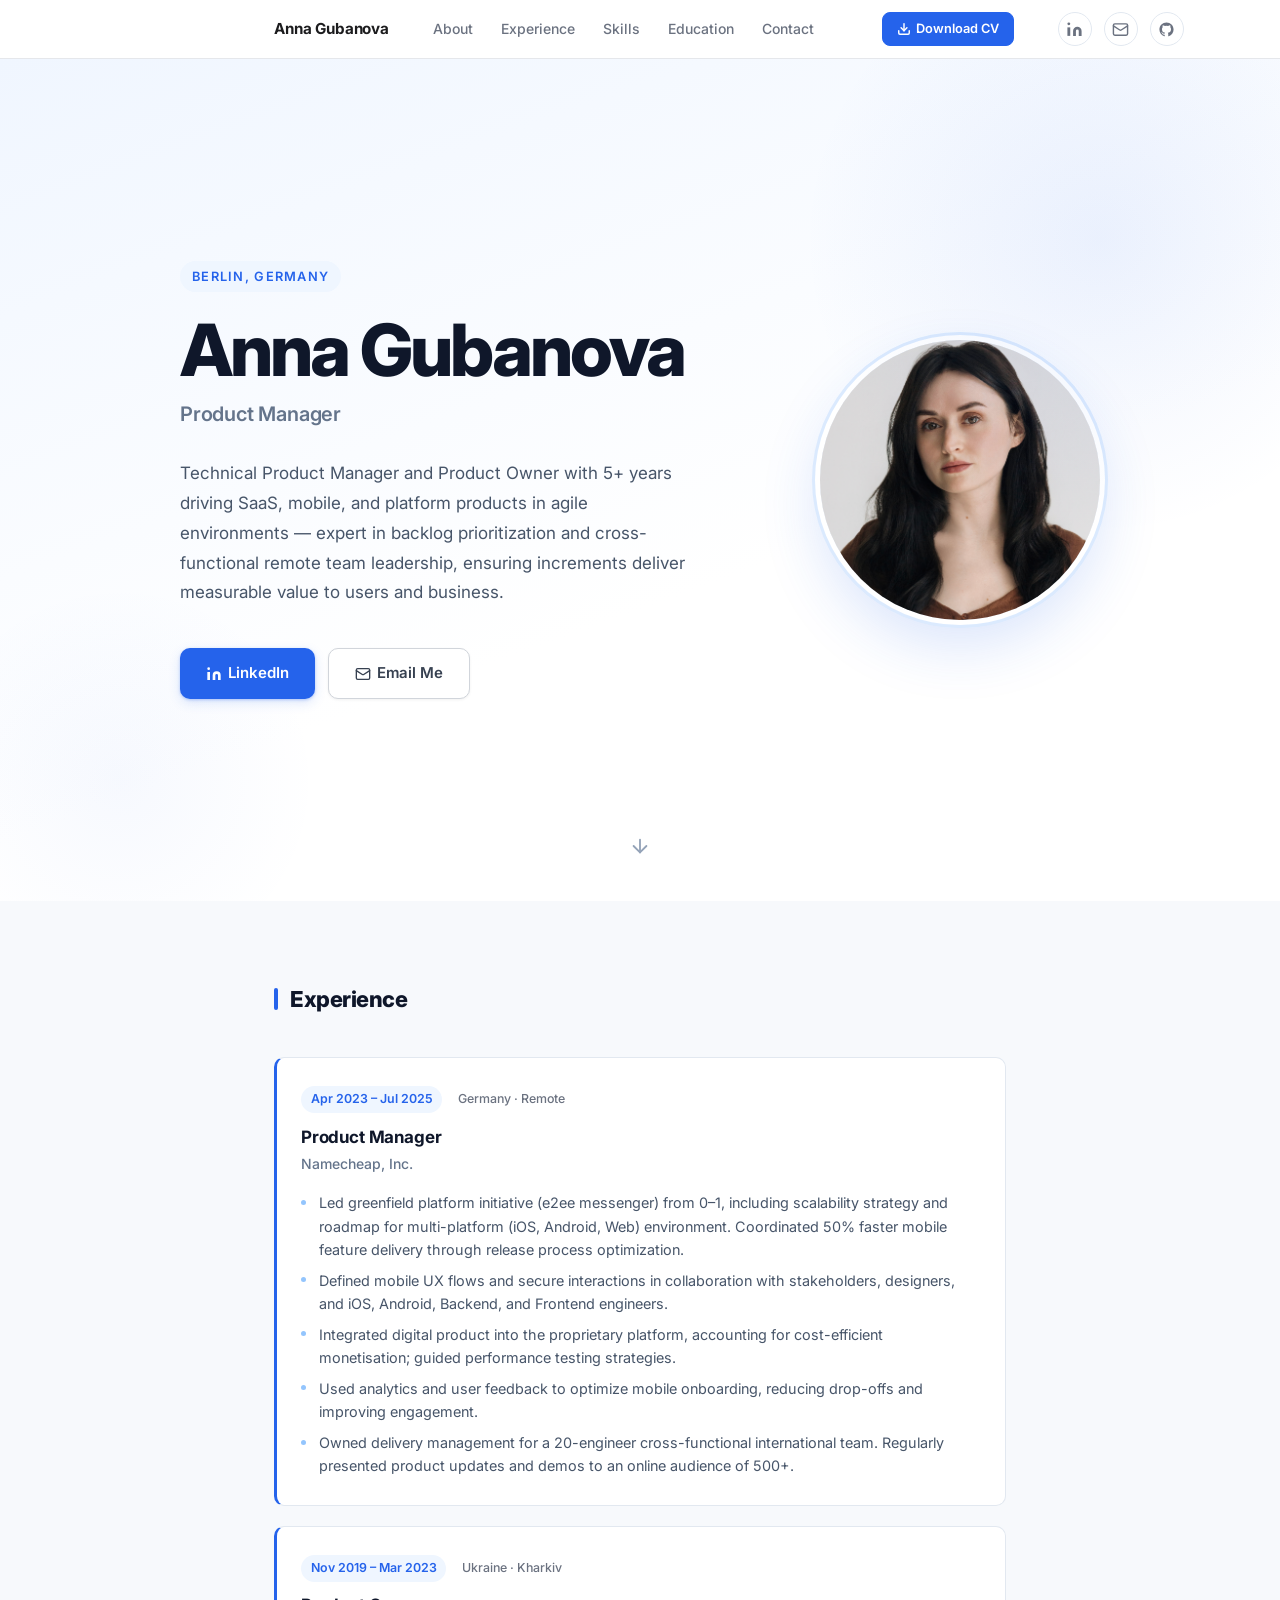
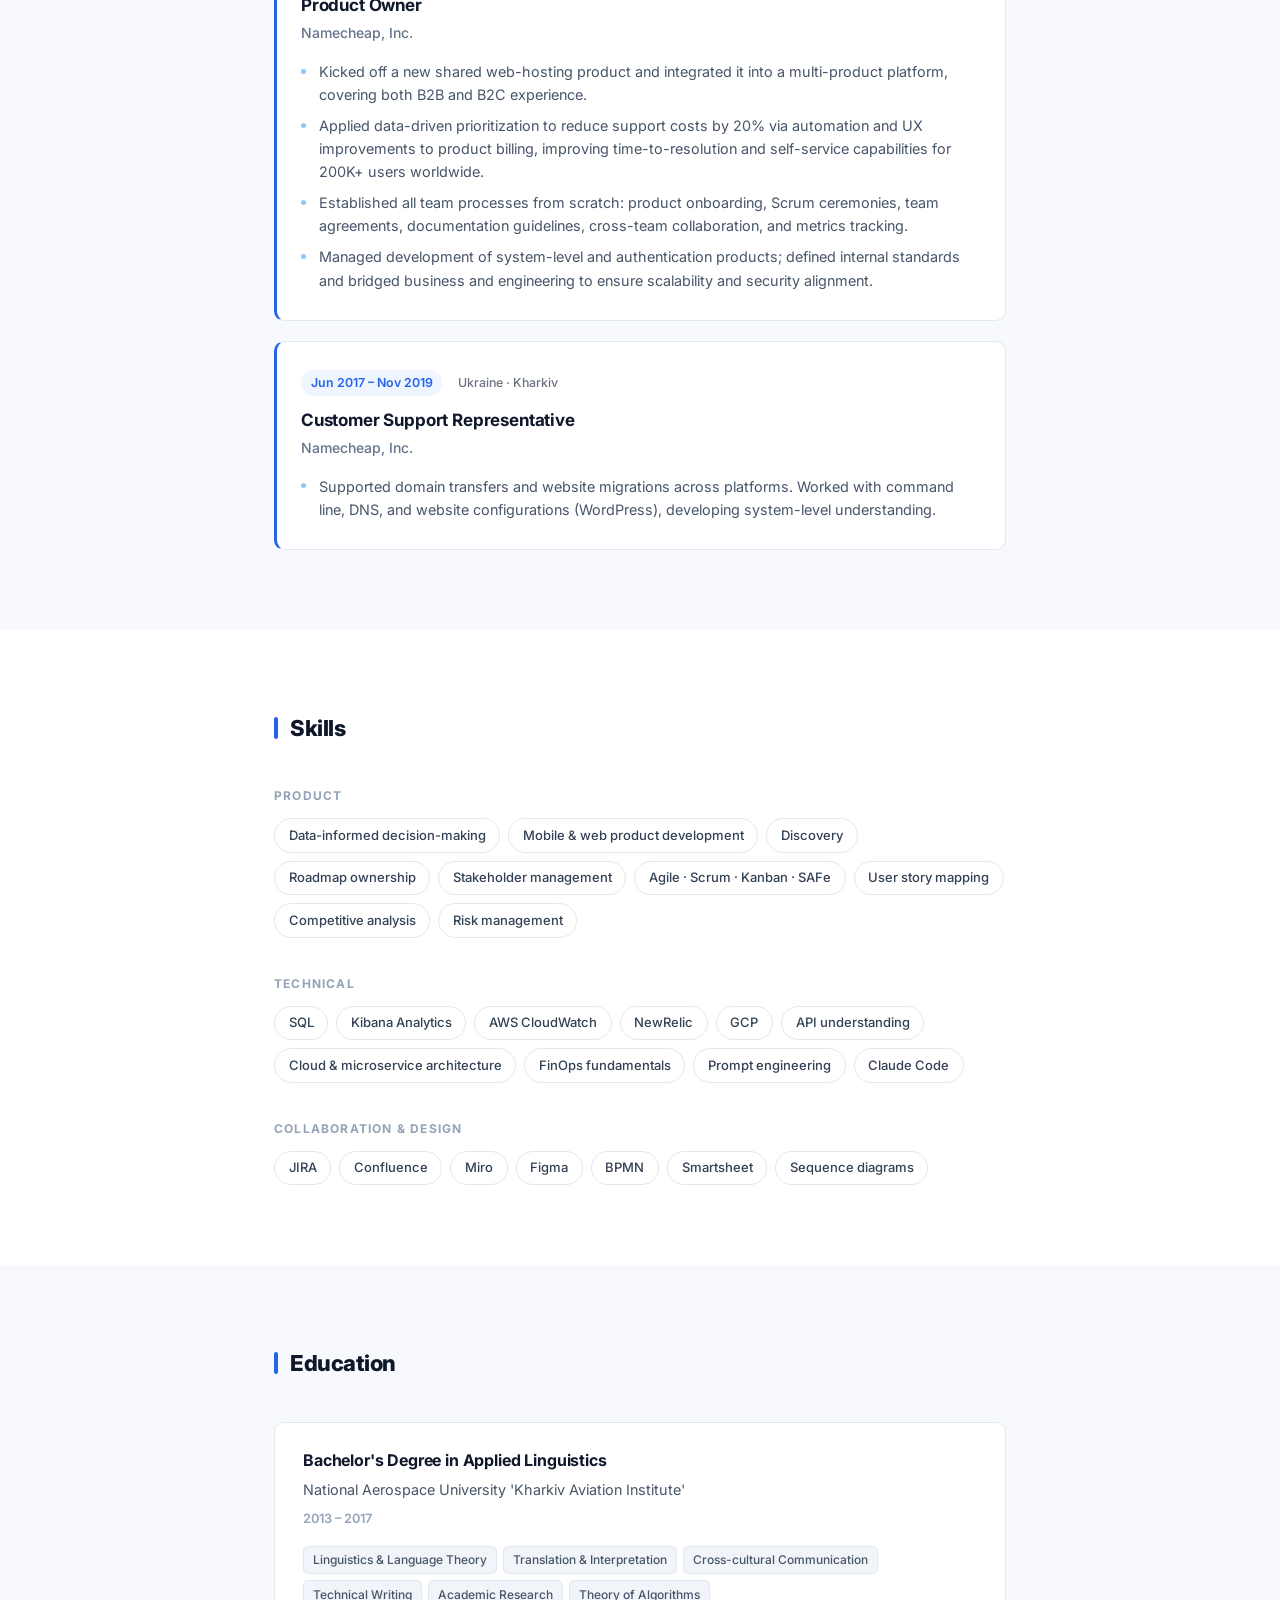
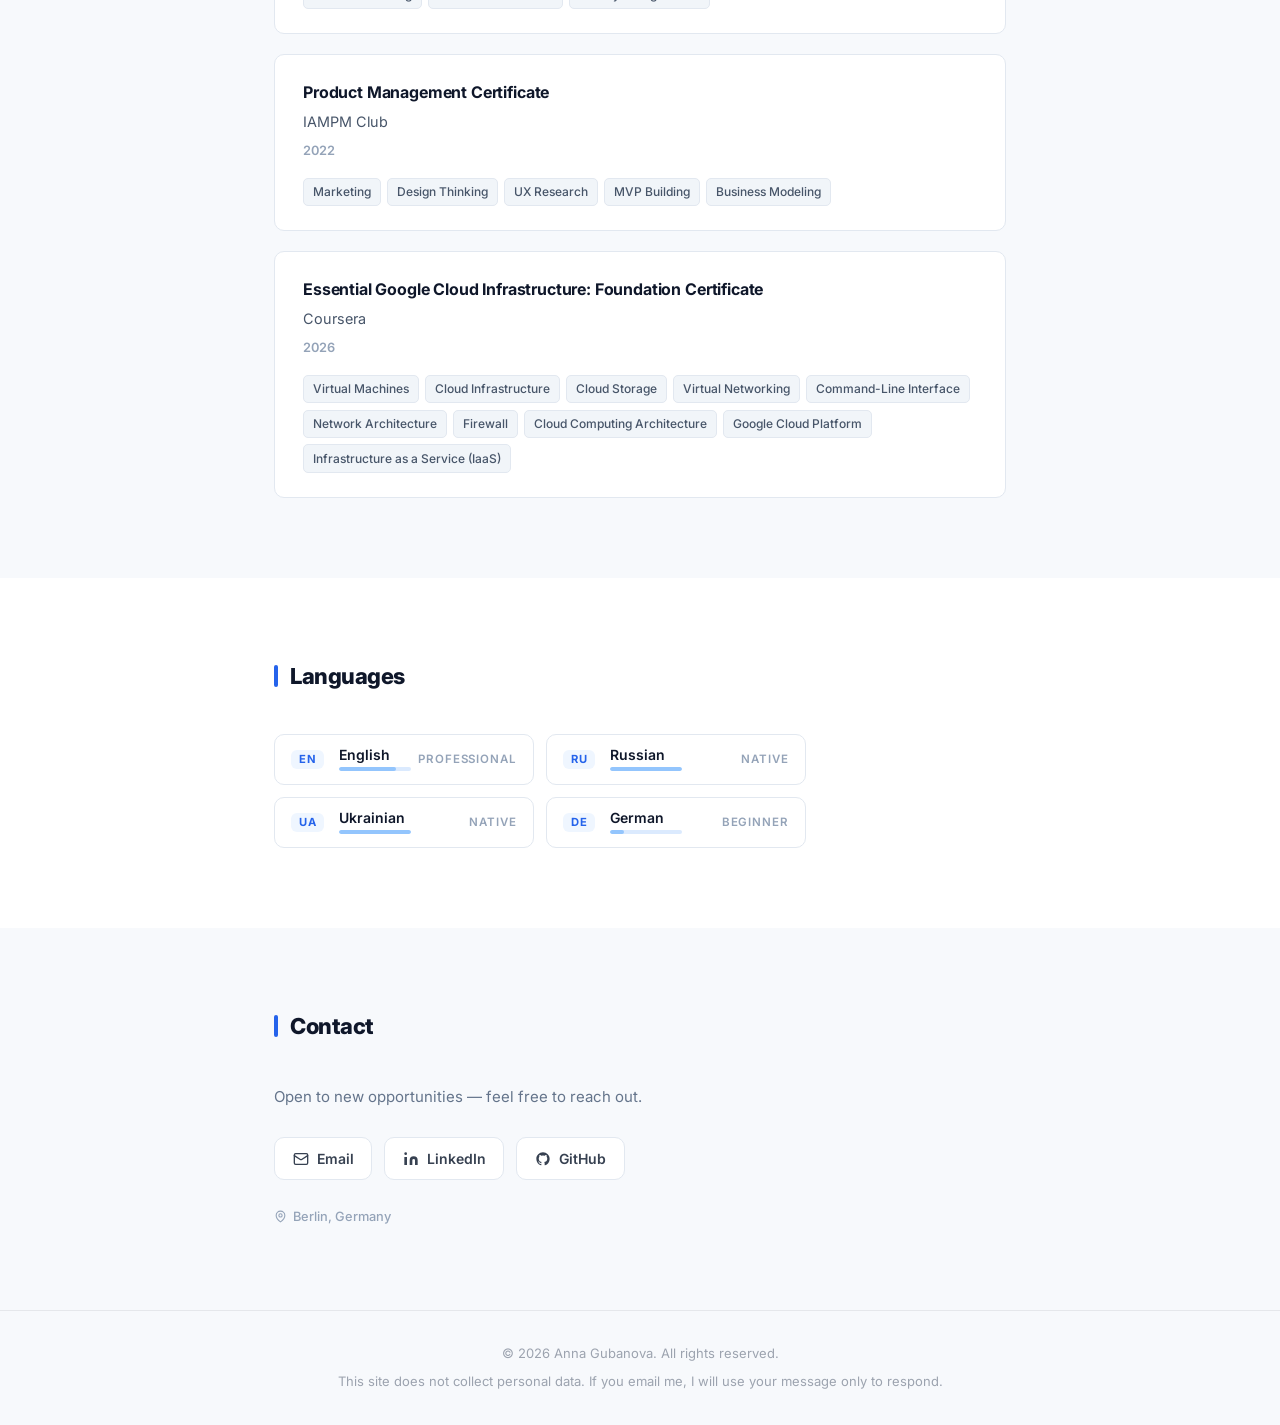
==== commit c945a1fc: "language bars" ====
--- a/index.html
+++ b/index.html
@@ -91,7 +91,7 @@
             <h3 class="exp-role">Product Manager</h3>
             <p class="exp-company">Namecheap, Inc.</p>
             <ul class="exp-bullets">
-              <li>Led greenfield platform initiative (Thunderbolt messenger) from 0–1, including scalability strategy and roadmap for multi-platform (iOS, Android, Web) environment. Coordinated 50% faster mobile feature delivery through release process optimization.</li>
+              <li>Led greenfield platform initiative (e2ee messenger) from 0–1, including scalability strategy and roadmap for multi-platform (iOS, Android, Web) environment. Coordinated 50% faster mobile feature delivery through release process optimization.</li>
               <li>Defined mobile UX flows and secure interactions in collaboration with stakeholders, designers, and iOS, Android, Backend, and Frontend engineers.</li>
               <li>Integrated digital product into the proprietary platform, accounting for cost-efficient monetisation; guided performance testing strategies.</li>
               <li>Used analytics and user feedback to optimize mobile onboarding, reducing drop-offs and improving engagement.</li>
@@ -241,9 +241,7 @@
             <span class="lang-code">EN</span>
             <div class="lang-info">
               <span class="lang-name">English</span>
-              <span class="lang-dots" aria-label="Professional (4 of 5)">
-                <span class="lang-dot filled"></span><span class="lang-dot filled"></span><span class="lang-dot filled"></span><span class="lang-dot filled"></span><span class="lang-dot"></span>
-              </span>
+              <span class="lang-bar" aria-label="Professional"><span class="lang-bar-fill" style="width:80%"></span></span>
             </div>
             <span class="lang-level">Professional</span>
           </li>
@@ -251,9 +249,7 @@
             <span class="lang-code">RU</span>
             <div class="lang-info">
               <span class="lang-name">Russian</span>
-              <span class="lang-dots" aria-label="Native (5 of 5)">
-                <span class="lang-dot filled"></span><span class="lang-dot filled"></span><span class="lang-dot filled"></span><span class="lang-dot filled"></span><span class="lang-dot filled"></span>
-              </span>
+              <span class="lang-bar" aria-label="Native"><span class="lang-bar-fill" style="width:100%"></span></span>
             </div>
             <span class="lang-level">Native</span>
           </li>
@@ -261,9 +257,7 @@
             <span class="lang-code">UA</span>
             <div class="lang-info">
               <span class="lang-name">Ukrainian</span>
-              <span class="lang-dots" aria-label="Native (5 of 5)">
-                <span class="lang-dot filled"></span><span class="lang-dot filled"></span><span class="lang-dot filled"></span><span class="lang-dot filled"></span><span class="lang-dot filled"></span>
-              </span>
+              <span class="lang-bar" aria-label="Native"><span class="lang-bar-fill" style="width:100%"></span></span>
             </div>
             <span class="lang-level">Native</span>
           </li>
@@ -271,9 +265,7 @@
             <span class="lang-code">DE</span>
             <div class="lang-info">
               <span class="lang-name">German</span>
-              <span class="lang-dots" aria-label="Beginner (1 of 5)">
-                <span class="lang-dot filled"></span><span class="lang-dot"></span><span class="lang-dot"></span><span class="lang-dot"></span><span class="lang-dot"></span>
-              </span>
+              <span class="lang-bar" aria-label="Beginner"><span class="lang-bar-fill" style="width:20%"></span></span>
             </div>
             <span class="lang-level">Beginner</span>
           </li>
--- a/styles.css
+++ b/styles.css
@@ -609,20 +609,20 @@
   line-height: 1;
 }
 
-.lang-dots {
-  display: flex;
-  gap: 3px;
-}
-
-.lang-dot {
-  width: 18px;
+.lang-bar {
+  display: block;
+  width: 72px;
+  flex-shrink: 0;
   height: 4px;
   border-radius: 2px;
   background: #dbeafe;
-  flex-shrink: 0;
-}
-
-.lang-dot.filled {
+  overflow: hidden;
+}
+
+.lang-bar-fill {
+  display: block;
+  height: 100%;
+  border-radius: 2px;
   background: #93c5fd;
 }
 
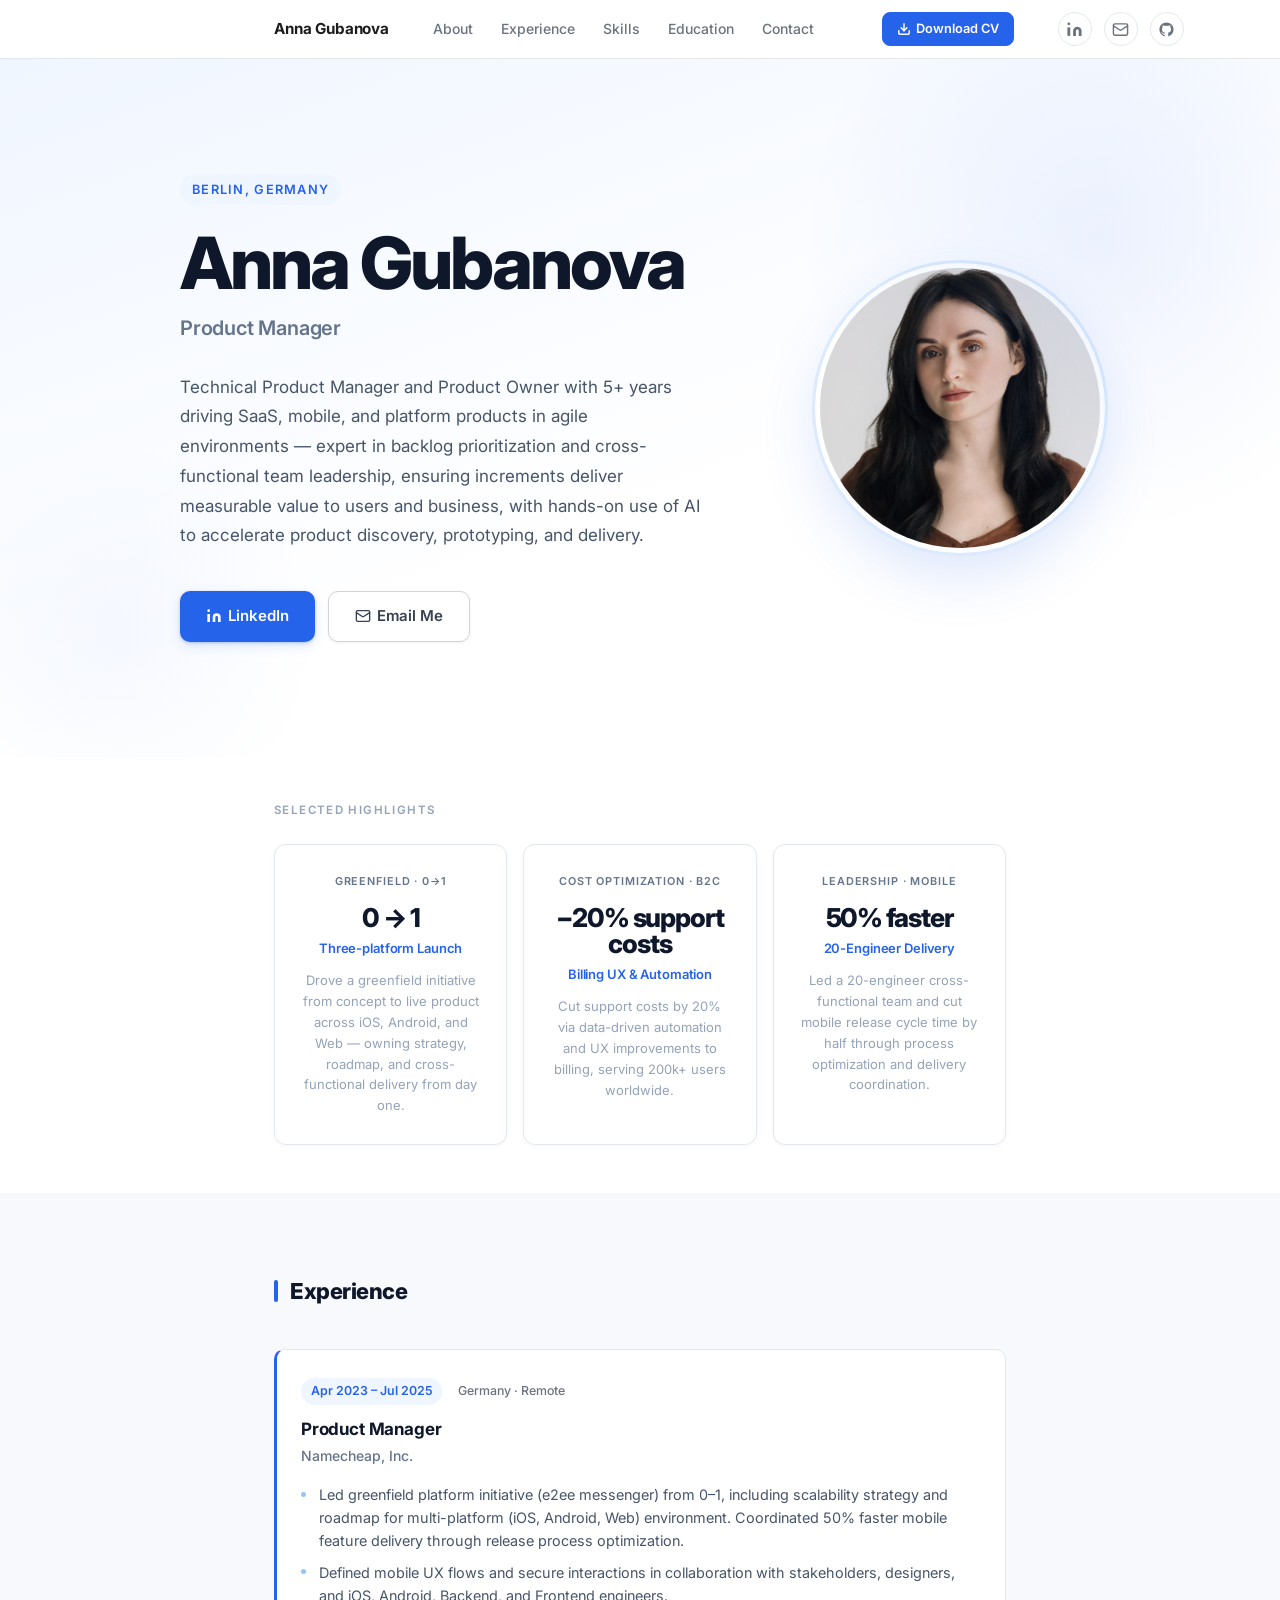
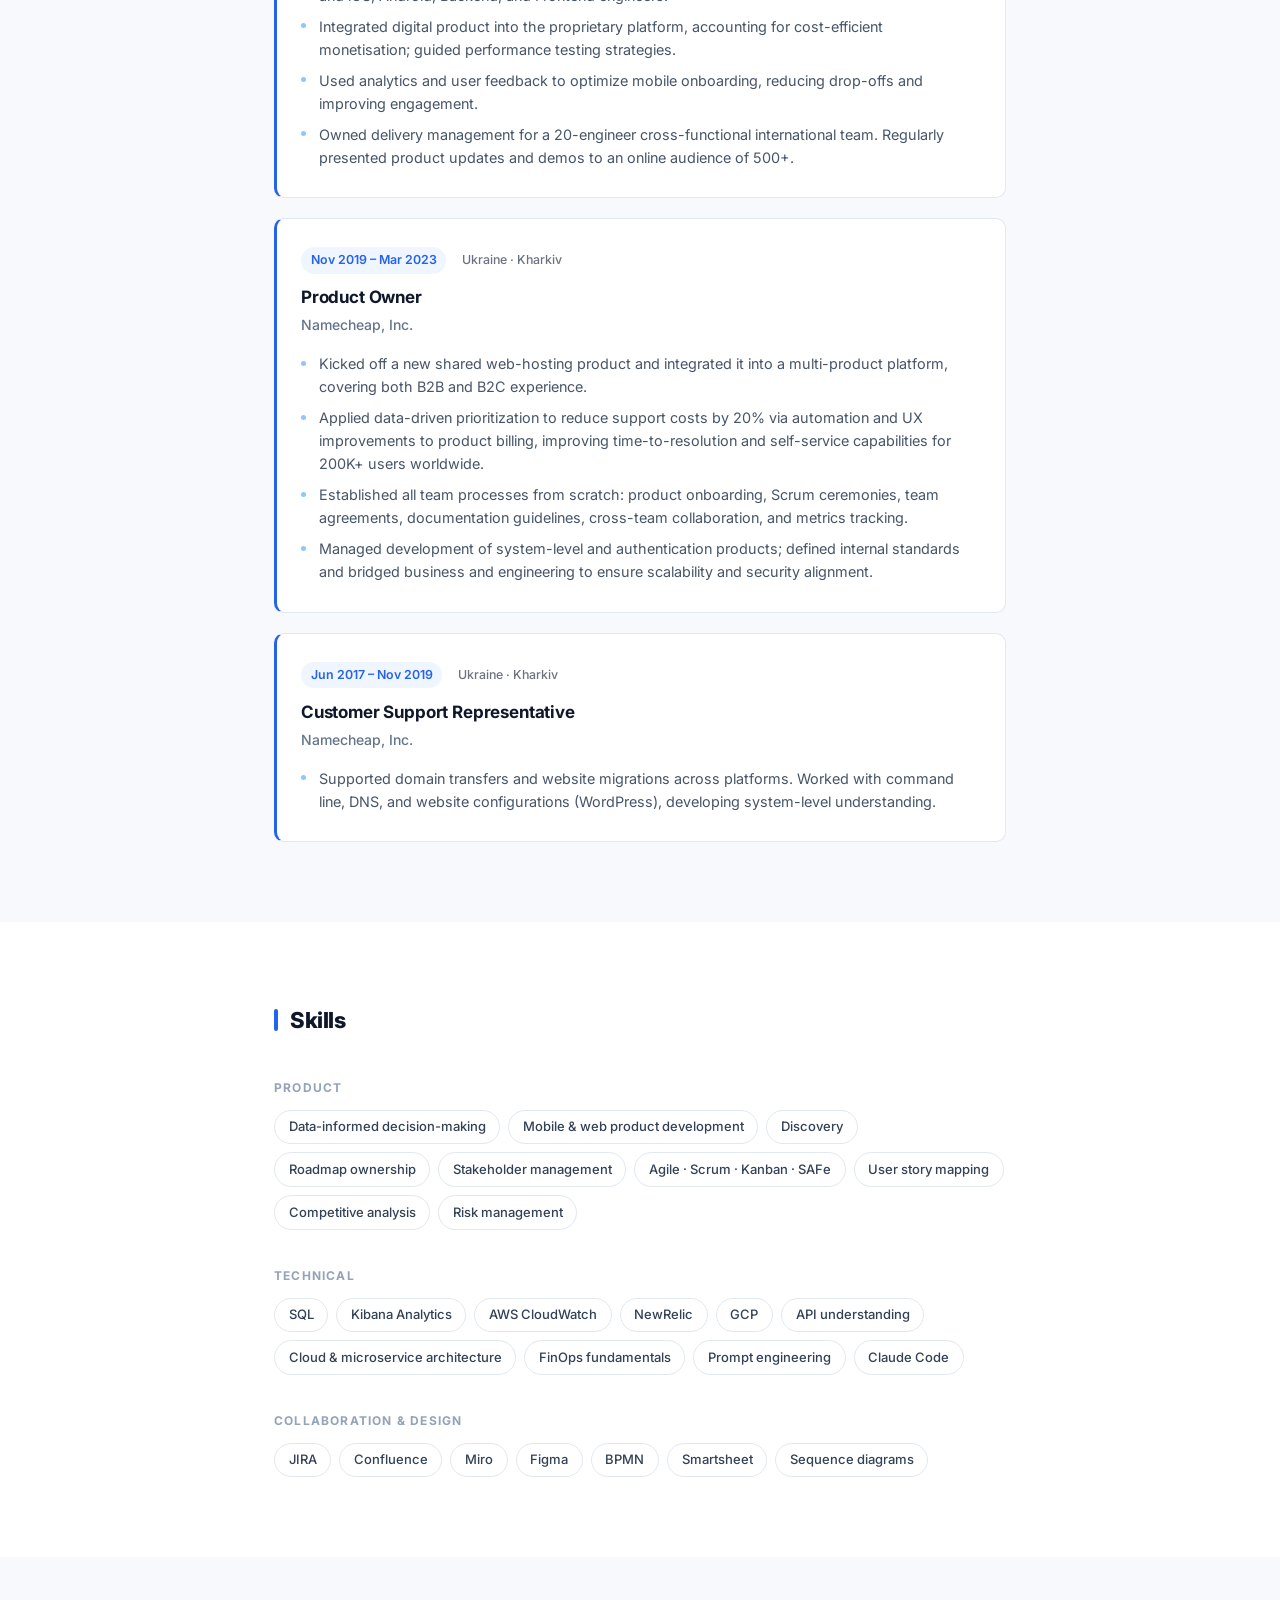
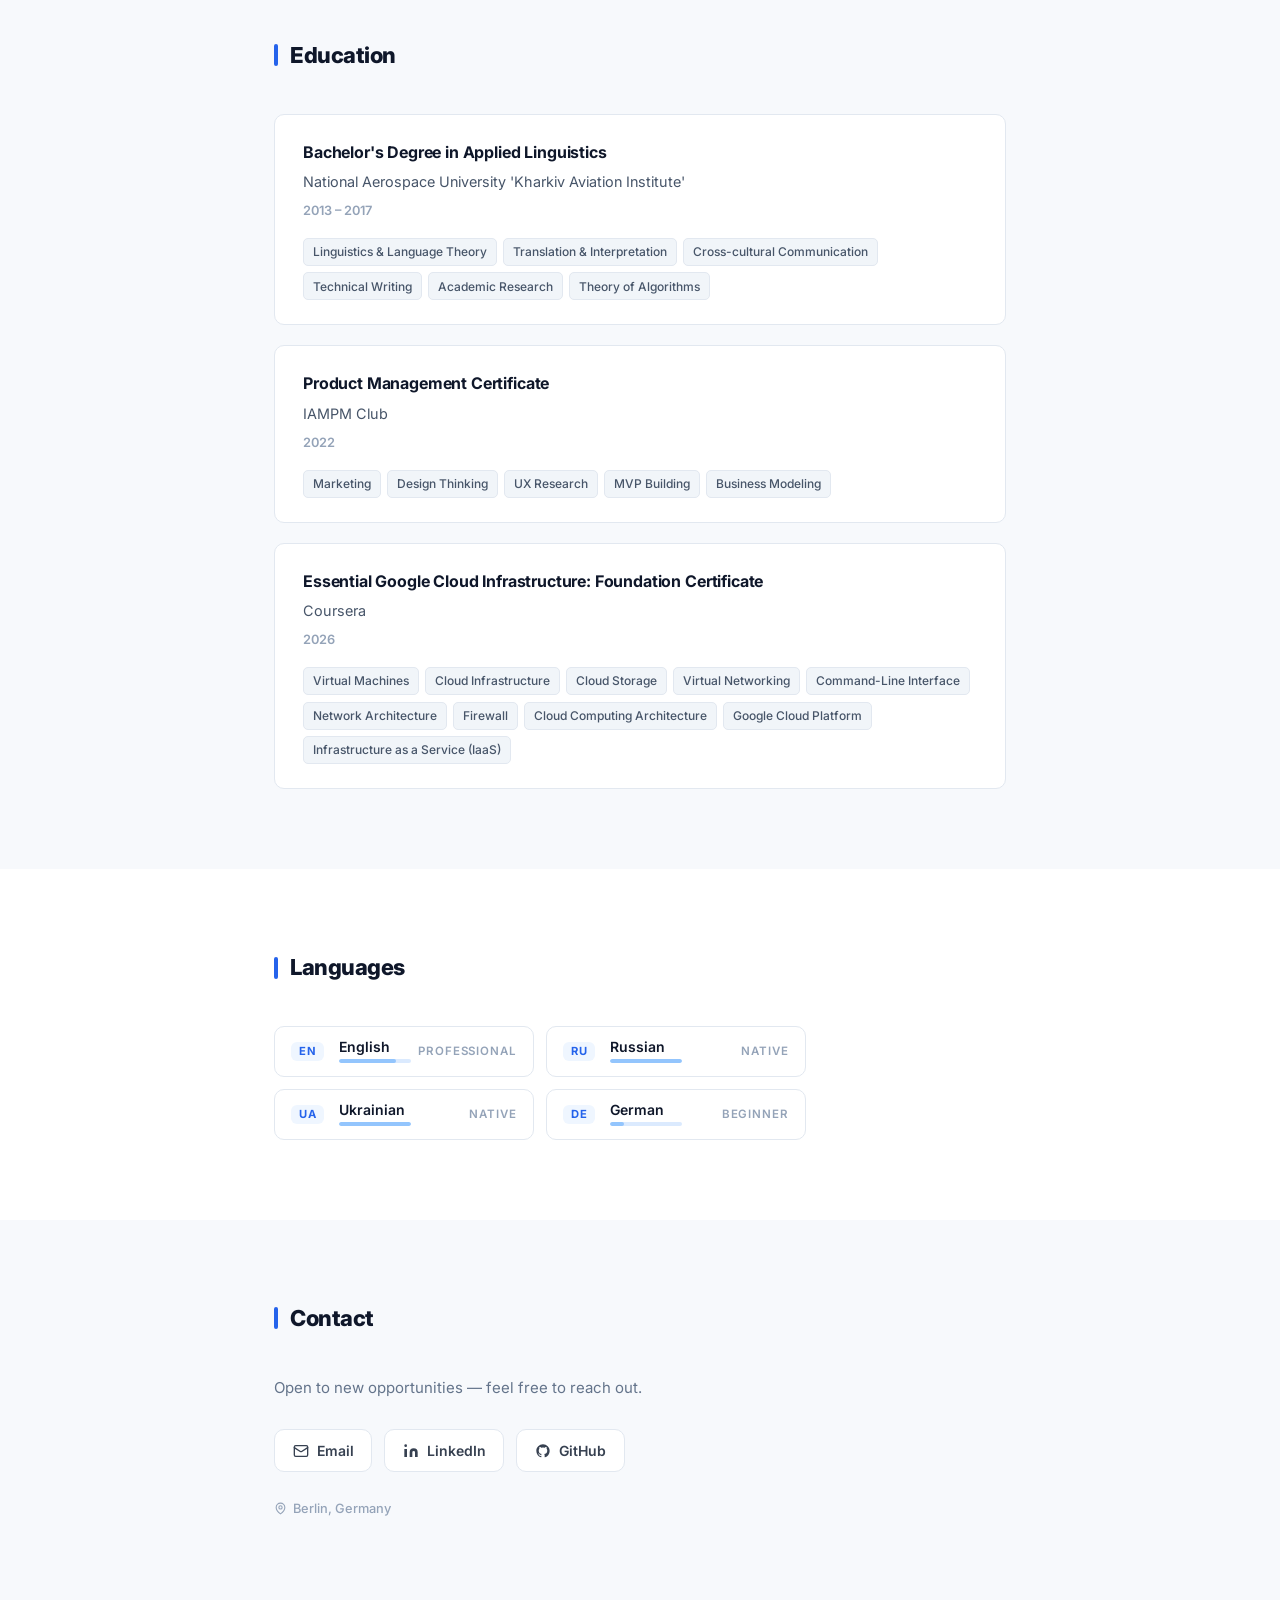
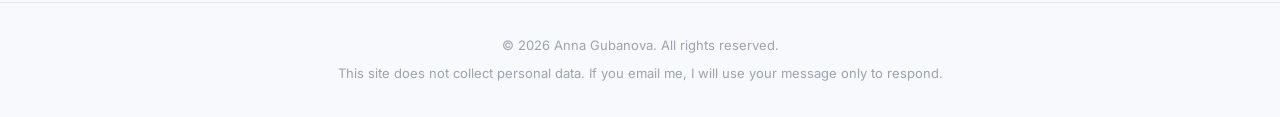
==== commit 5ae713ef: "Highlights cards" ====
--- a/index.html
+++ b/index.html
@@ -54,7 +54,7 @@
           <h1 class="hero-name">Anna Gubanova</h1>
           <p class="hero-title">Product Manager</p>
           <p class="hero-tagline">
-            Technical Product Manager and Product Owner with 5+ years driving SaaS, mobile, and platform products in agile environments — expert in backlog prioritization and cross-functional remote team leadership, ensuring increments deliver measurable value to users and business.
+            Technical Product Manager and Product Owner with 5+ years driving SaaS, mobile, and platform products in agile environments — expert in backlog prioritization and cross-functional team leadership, ensuring increments deliver measurable value to users and business, with hands-on use of AI to accelerate product discovery, prototyping, and delivery.
           </p>
           <div class="hero-links">
             <a class="btn" href="https://linkedin.com/in/anna-gubanova-berlin" target="_blank" rel="noopener noreferrer" aria-label="Anna Gubanova on LinkedIn">
@@ -71,9 +71,37 @@
           <img class="hero-image" src="images/hero.jpg" alt="Anna Gubanova" />
         </div>
       </div>
-      <button class="hero-scroll-hint" aria-label="Scroll to next section" onclick="document.getElementById('experience').scrollIntoView({behavior:'smooth'})">
-        <svg width="22" height="22" viewBox="0 0 24 24" fill="none" stroke="currentColor" stroke-width="2" stroke-linecap="round" stroke-linejoin="round"><path d="M12 5v14"/><path d="M19 12l-7 7-7-7"/></svg>
-      </button>
+    </section>
+
+    <!-- HIGHLIGHTS -->
+    <section id="highlights" class="section">
+      <div class="container">
+        <h2 class="section-title">Selected Highlights</h2>
+        <div class="highlights-grid">
+
+          <article class="highlight-card">
+            <span class="highlight-tag">Greenfield · 0→1</span>
+            <p class="highlight-metric">0 → 1</p>
+            <h3 class="highlight-title">Three-platform Launch</h3>
+            <p class="highlight-desc">Drove a greenfield initiative from concept to live product across iOS, Android, and Web — owning strategy, roadmap, and cross-functional delivery from day one.</p>
+          </article>
+
+          <article class="highlight-card">
+            <span class="highlight-tag">Cost Optimization · B2C</span>
+            <p class="highlight-metric">−20% support costs</p>
+            <h3 class="highlight-title">Billing UX &amp; Automation</h3>
+            <p class="highlight-desc">Cut support costs by 20% via data-driven automation and UX improvements to billing, serving 200k+ users worldwide.</p>
+          </article>
+
+          <article class="highlight-card">
+            <span class="highlight-tag">Leadership · Mobile</span>
+            <p class="highlight-metric">50% faster</p>
+            <h3 class="highlight-title">20-Engineer Delivery</h3>
+            <p class="highlight-desc">Led a 20-engineer cross-functional team and cut mobile release cycle time by half through process optimization and delivery coordination.</p>
+          </article>
+
+        </div>
+      </div>
     </section>
 
     <!-- EXPERIENCE -->
--- a/styles.css
+++ b/styles.css
@@ -142,7 +142,7 @@
    Hero / About
    ===================================================== */
 .section-hero {
-  min-height: calc(100vh - 58px);
+  min-height: calc(84vh - 58px);
   padding-top: 0;
   padding-bottom: 0;
   background: linear-gradient(160deg, #f0f6ff 0%, #ffffff 60%);
@@ -251,35 +251,6 @@
   gap: 0.85rem;
 }
 
-/* Scroll hint */
-.hero-scroll-hint {
-  position: absolute;
-  bottom: 2.25rem;
-  left: 50%;
-  transform: translateX(-50%);
-  display: flex;
-  align-items: center;
-  justify-content: center;
-  color: #94a3b8;
-  background: none;
-  border: none;
-  padding: 0.5rem;
-  cursor: pointer;
-  animation: hero-bounce 2.4s ease-in-out infinite;
-  transition: color 0.2s;
-}
-.hero-scroll-hint:hover {
-  color: #64748b;
-}
-
-.hero-scroll-hint svg {
-  display: block;
-}
-
-@keyframes hero-bounce {
-  0%, 100% { transform: translateX(-50%) translateY(0); opacity: 0.6; }
-  50% { transform: translateX(-50%) translateY(6px); opacity: 1; }
-}
 
 /* =====================================================
    Buttons
@@ -344,6 +315,84 @@
   background: #2563eb;
   border-radius: 2px;
   flex-shrink: 0;
+}
+
+/* =====================================================
+   Highlights
+   ===================================================== */
+#highlights {
+  padding-top: 2.75rem;
+  padding-bottom: 3rem;
+}
+
+#highlights .section-title {
+  font-size: 0.72rem;
+  font-weight: 600;
+  color: #94a3b8;
+  text-transform: uppercase;
+  letter-spacing: 0.12em;
+  margin-bottom: 1.5rem;
+}
+
+#highlights .section-title::before {
+  display: none;
+}
+
+.highlights-grid {
+  display: grid;
+  grid-template-columns: repeat(3, 1fr);
+  gap: 1rem;
+}
+
+.highlight-card {
+  padding: 1.75rem 1.5rem;
+  background: #ffffff;
+  border: 1px solid #e2e8f0;
+  border-radius: 12px;
+  display: flex;
+  flex-direction: column;
+  align-items: center;
+  text-align: center;
+  gap: 0.35rem;
+  box-shadow: 0 1px 4px rgba(0,0,0,0.04);
+  transition: box-shadow 0.2s, transform 0.2s;
+}
+
+.highlight-card:hover {
+  box-shadow: 0 4px 16px rgba(0,0,0,0.08);
+  transform: translateY(-2px);
+}
+
+.highlight-tag {
+  font-size: 0.68rem;
+  font-weight: 600;
+  color: #64748b;
+  letter-spacing: 0.08em;
+  text-transform: uppercase;
+  margin-bottom: 0.5rem;
+}
+
+.highlight-metric {
+  font-size: 1.625rem;
+  font-weight: 800;
+  color: #0f172a;
+  letter-spacing: -0.04em;
+  line-height: 1;
+}
+
+.highlight-title {
+  font-size: 0.8125rem;
+  font-weight: 600;
+  color: #2563eb;
+  letter-spacing: -0.01em;
+  margin-top: 0.1rem;
+}
+
+.highlight-desc {
+  font-size: 0.8125rem;
+  color: #94a3b8;
+  line-height: 1.6;
+  margin-top: 0.35rem;
 }
 
 /* =====================================================
@@ -876,10 +925,6 @@
     justify-content: center;
   }
 
-  .hero-scroll-hint {
-    display: none;
-  }
-
   .exp-card {
     padding: 1.25rem 1.25rem 1.25rem 1rem;
   }
@@ -897,4 +942,17 @@
     flex: 1 1 auto;
     justify-content: center;
   }
-}
+
+  .lang-list {
+    grid-template-columns: 1fr;
+  }
+
+  #highlights {
+    padding-top: 2rem;
+    padding-bottom: 2rem;
+  }
+
+  .highlights-grid {
+    grid-template-columns: 1fr;
+  }
+}
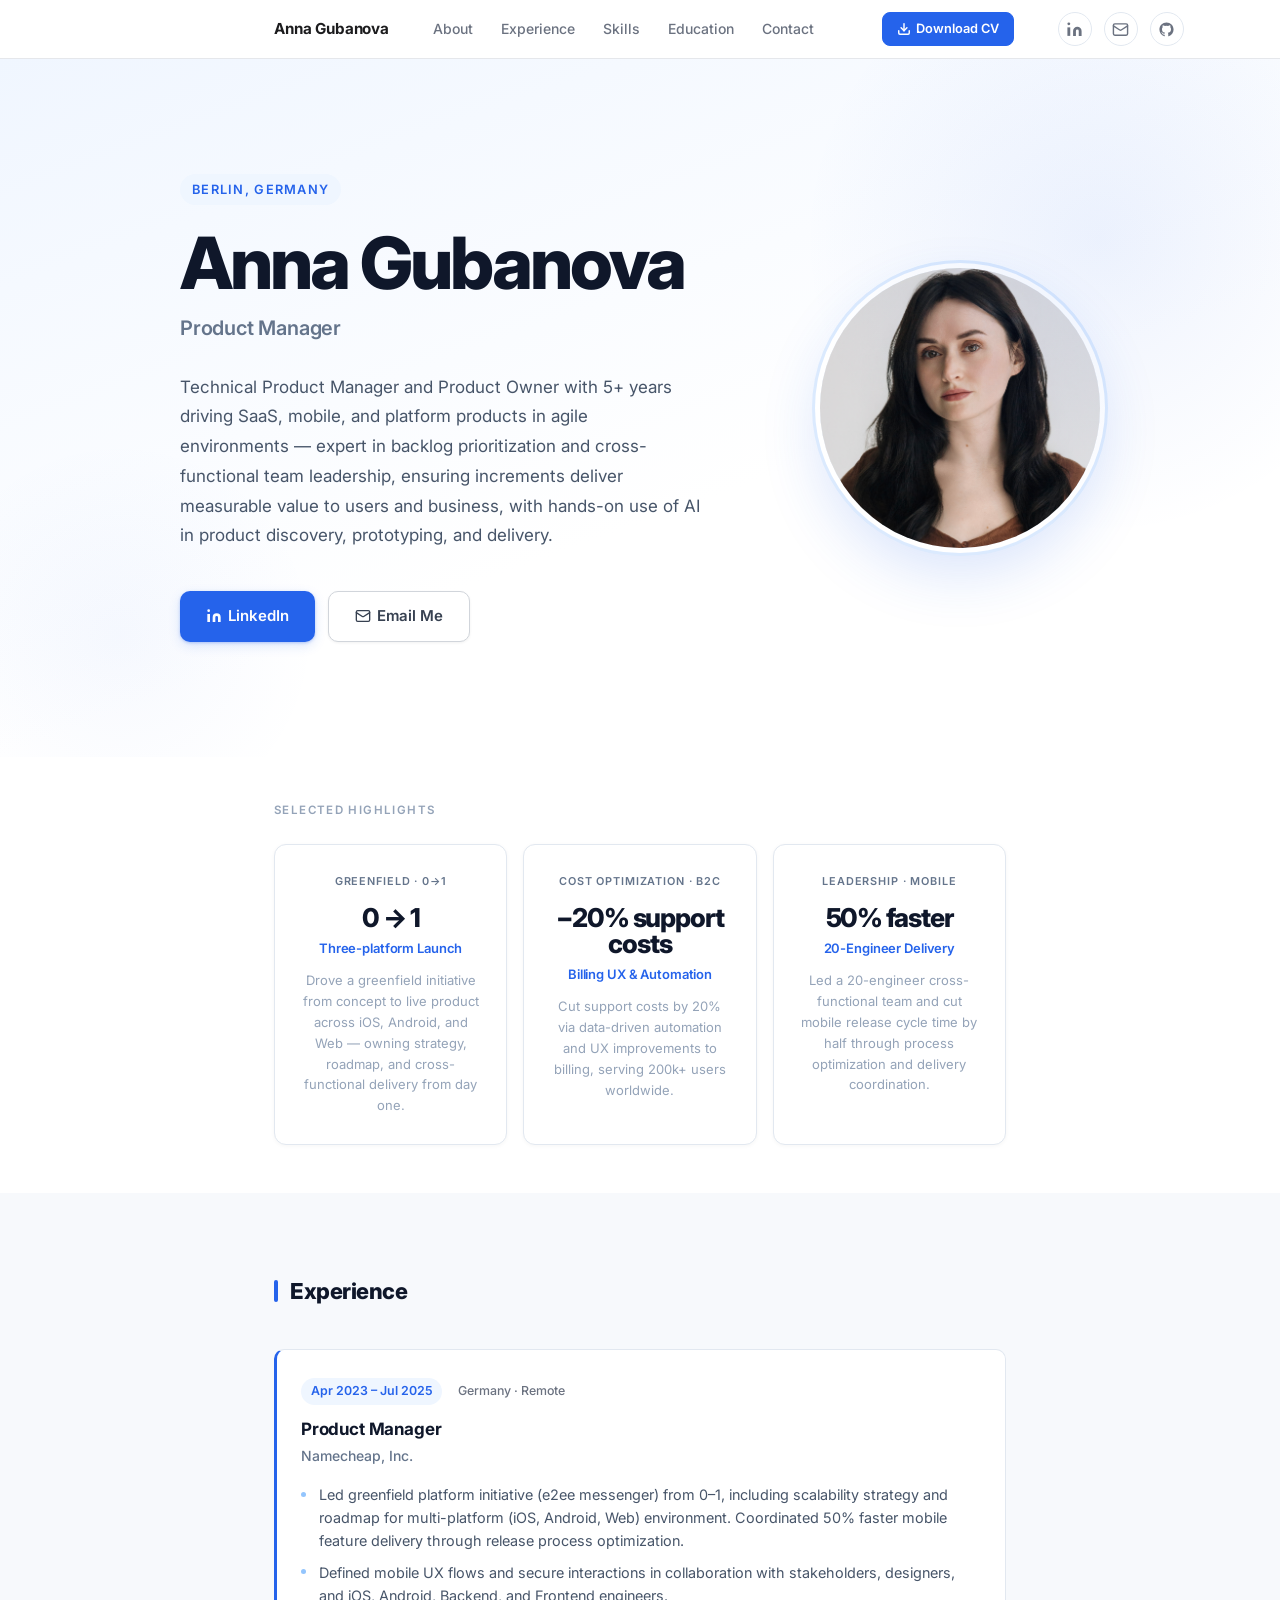
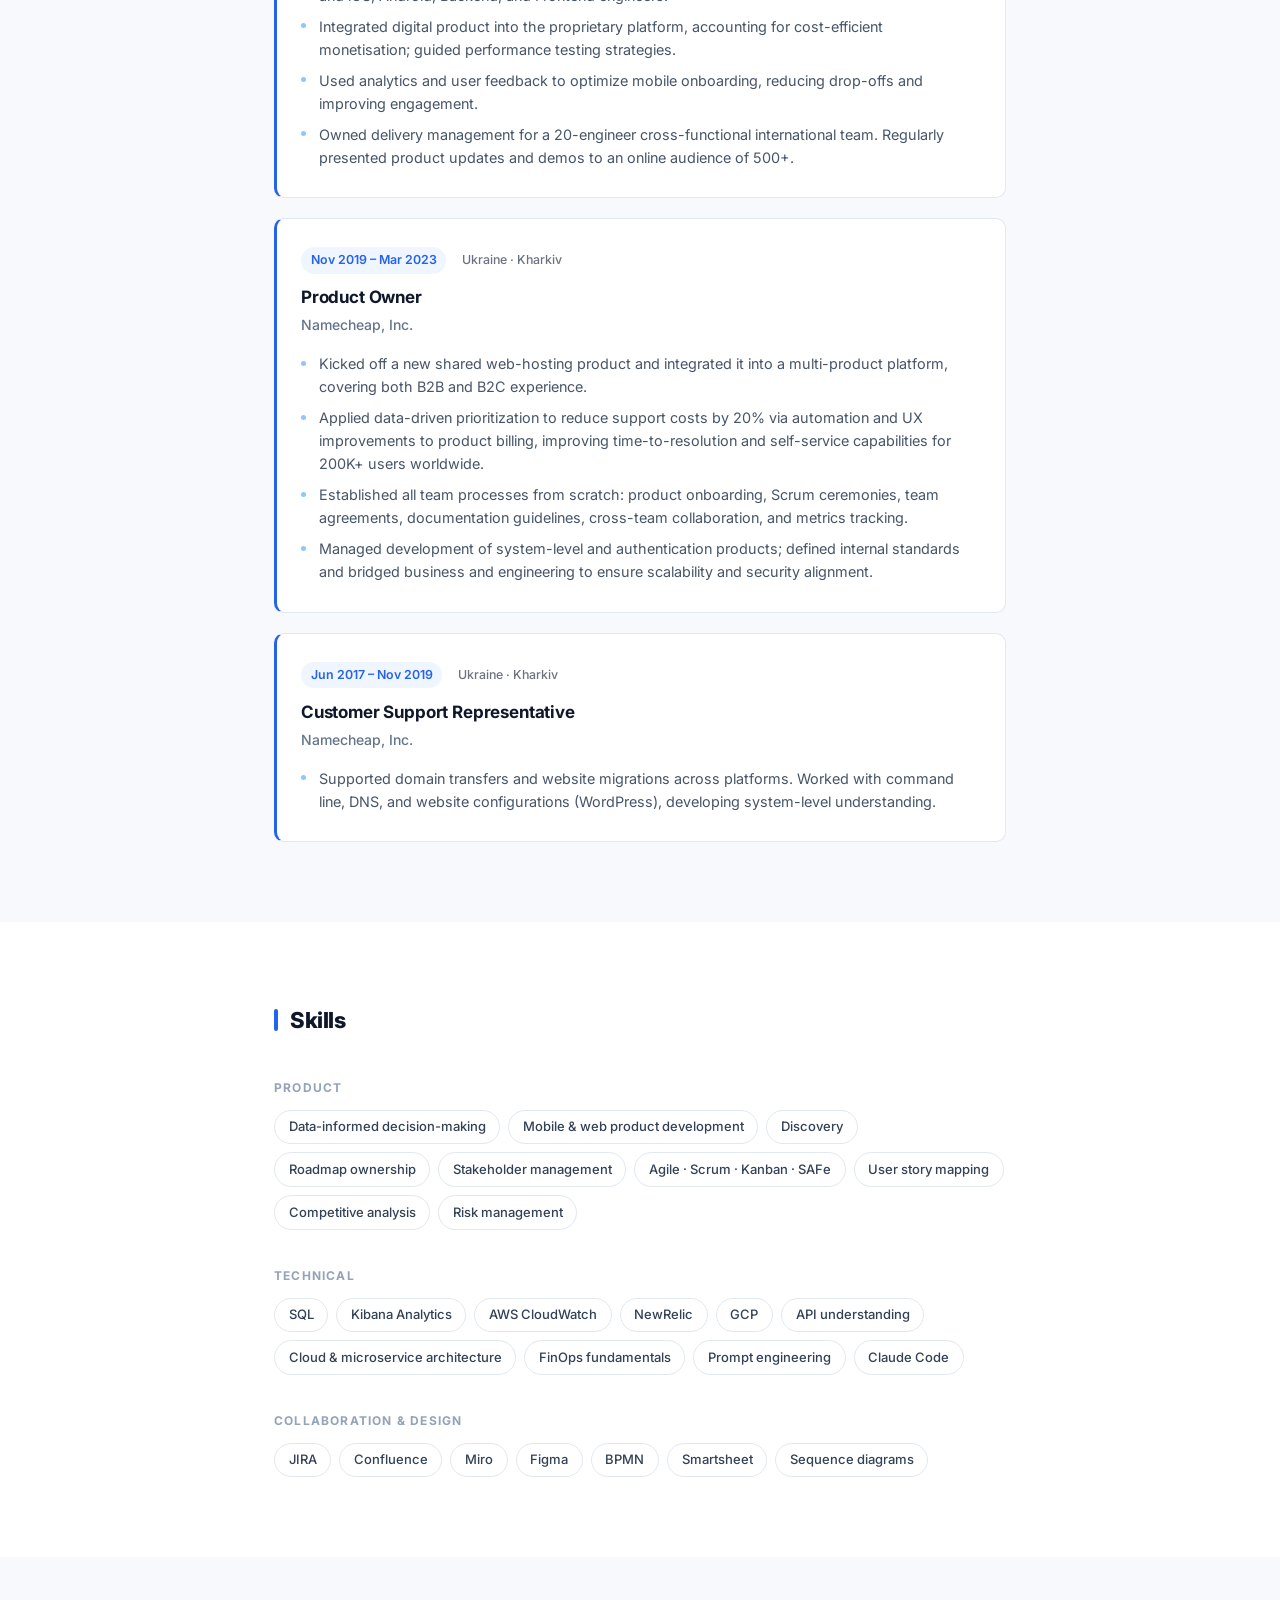
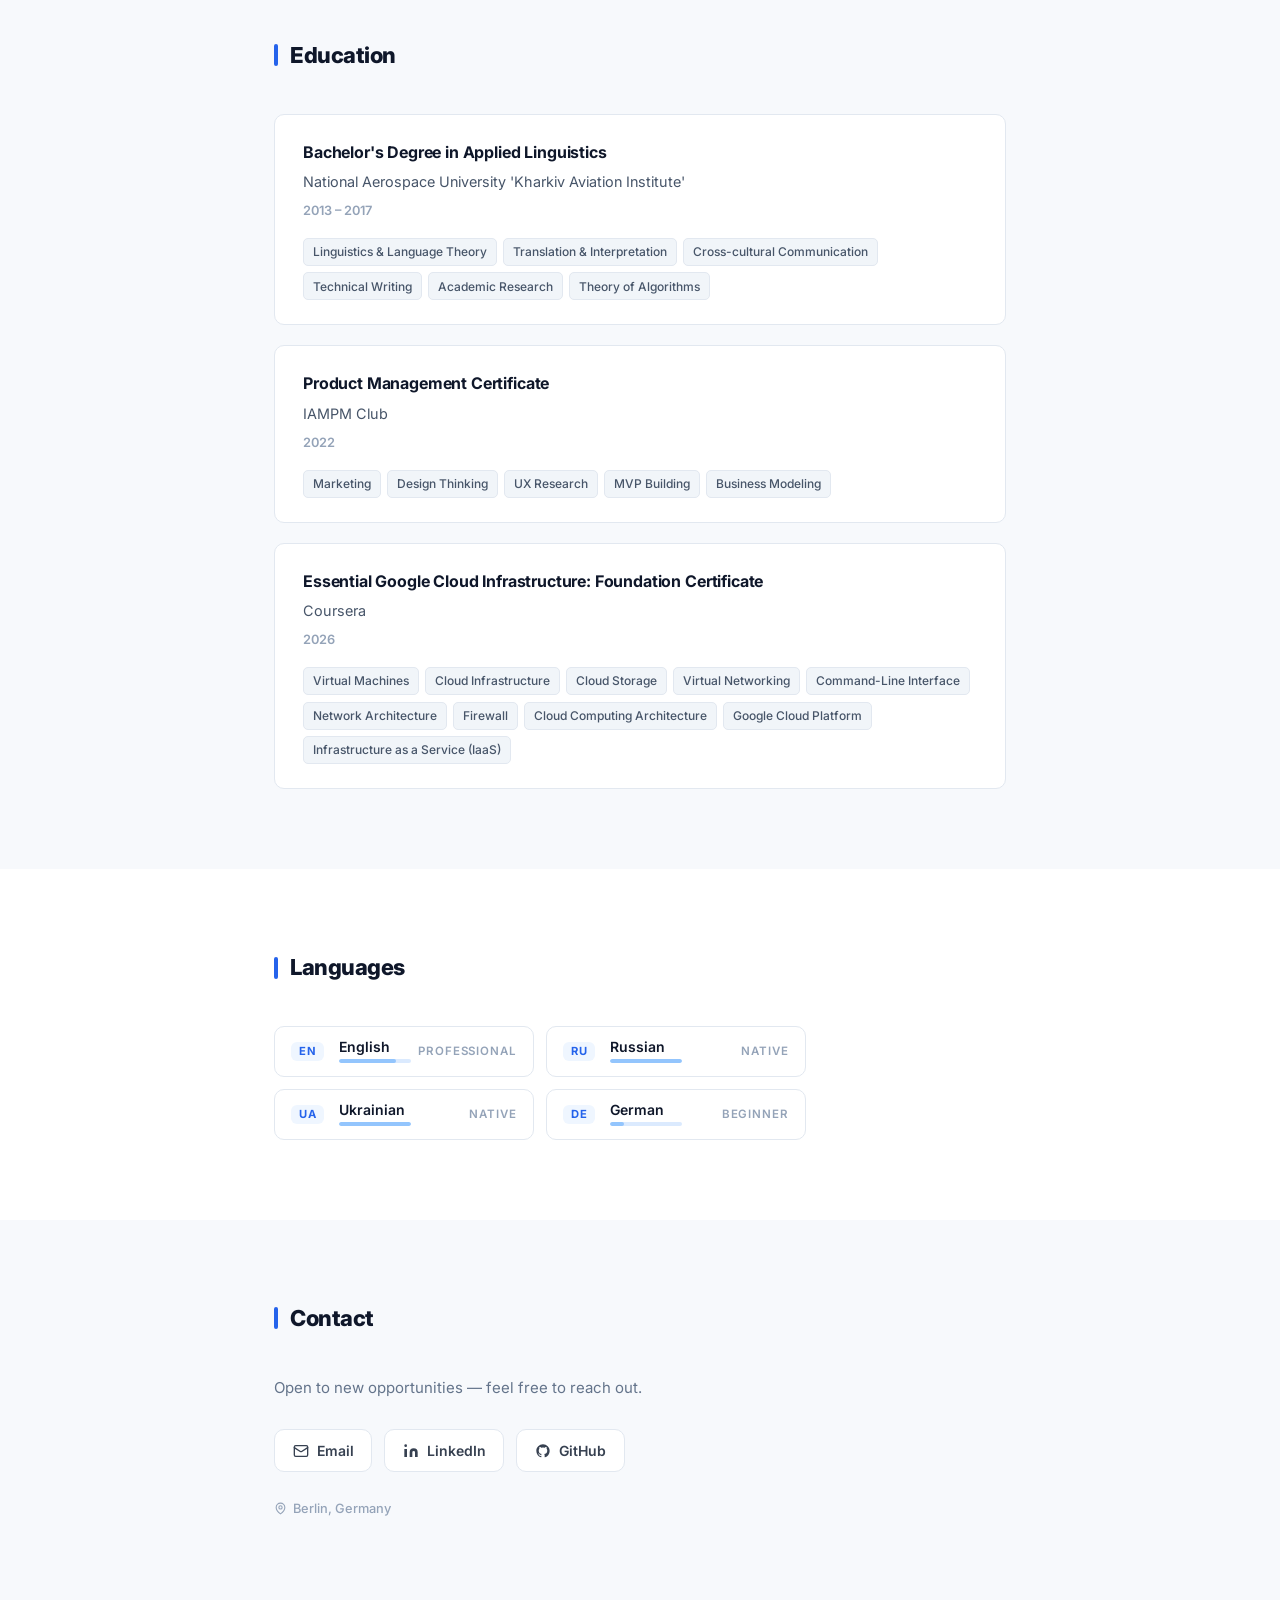
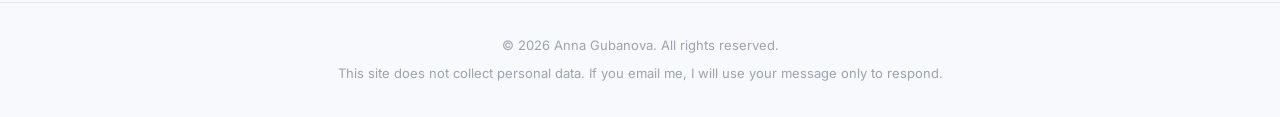
==== commit 881f7d1f: "copy" ====
--- a/index.html
+++ b/index.html
@@ -54,7 +54,7 @@
           <h1 class="hero-name">Anna Gubanova</h1>
           <p class="hero-title">Product Manager</p>
           <p class="hero-tagline">
-            Technical Product Manager and Product Owner with 5+ years driving SaaS, mobile, and platform products in agile environments — expert in backlog prioritization and cross-functional team leadership, ensuring increments deliver measurable value to users and business, with hands-on use of AI to accelerate product discovery, prototyping, and delivery.
+            Technical Product Manager and Product Owner with 5+ years driving SaaS, mobile, and platform products in agile environments — expert in backlog prioritization and cross-functional team leadership, ensuring increments deliver measurable value to users and business, with hands-on use of AI in product discovery, prototyping, and delivery.
           </p>
           <div class="hero-links">
             <a class="btn" href="https://linkedin.com/in/anna-gubanova-berlin" target="_blank" rel="noopener noreferrer" aria-label="Anna Gubanova on LinkedIn">
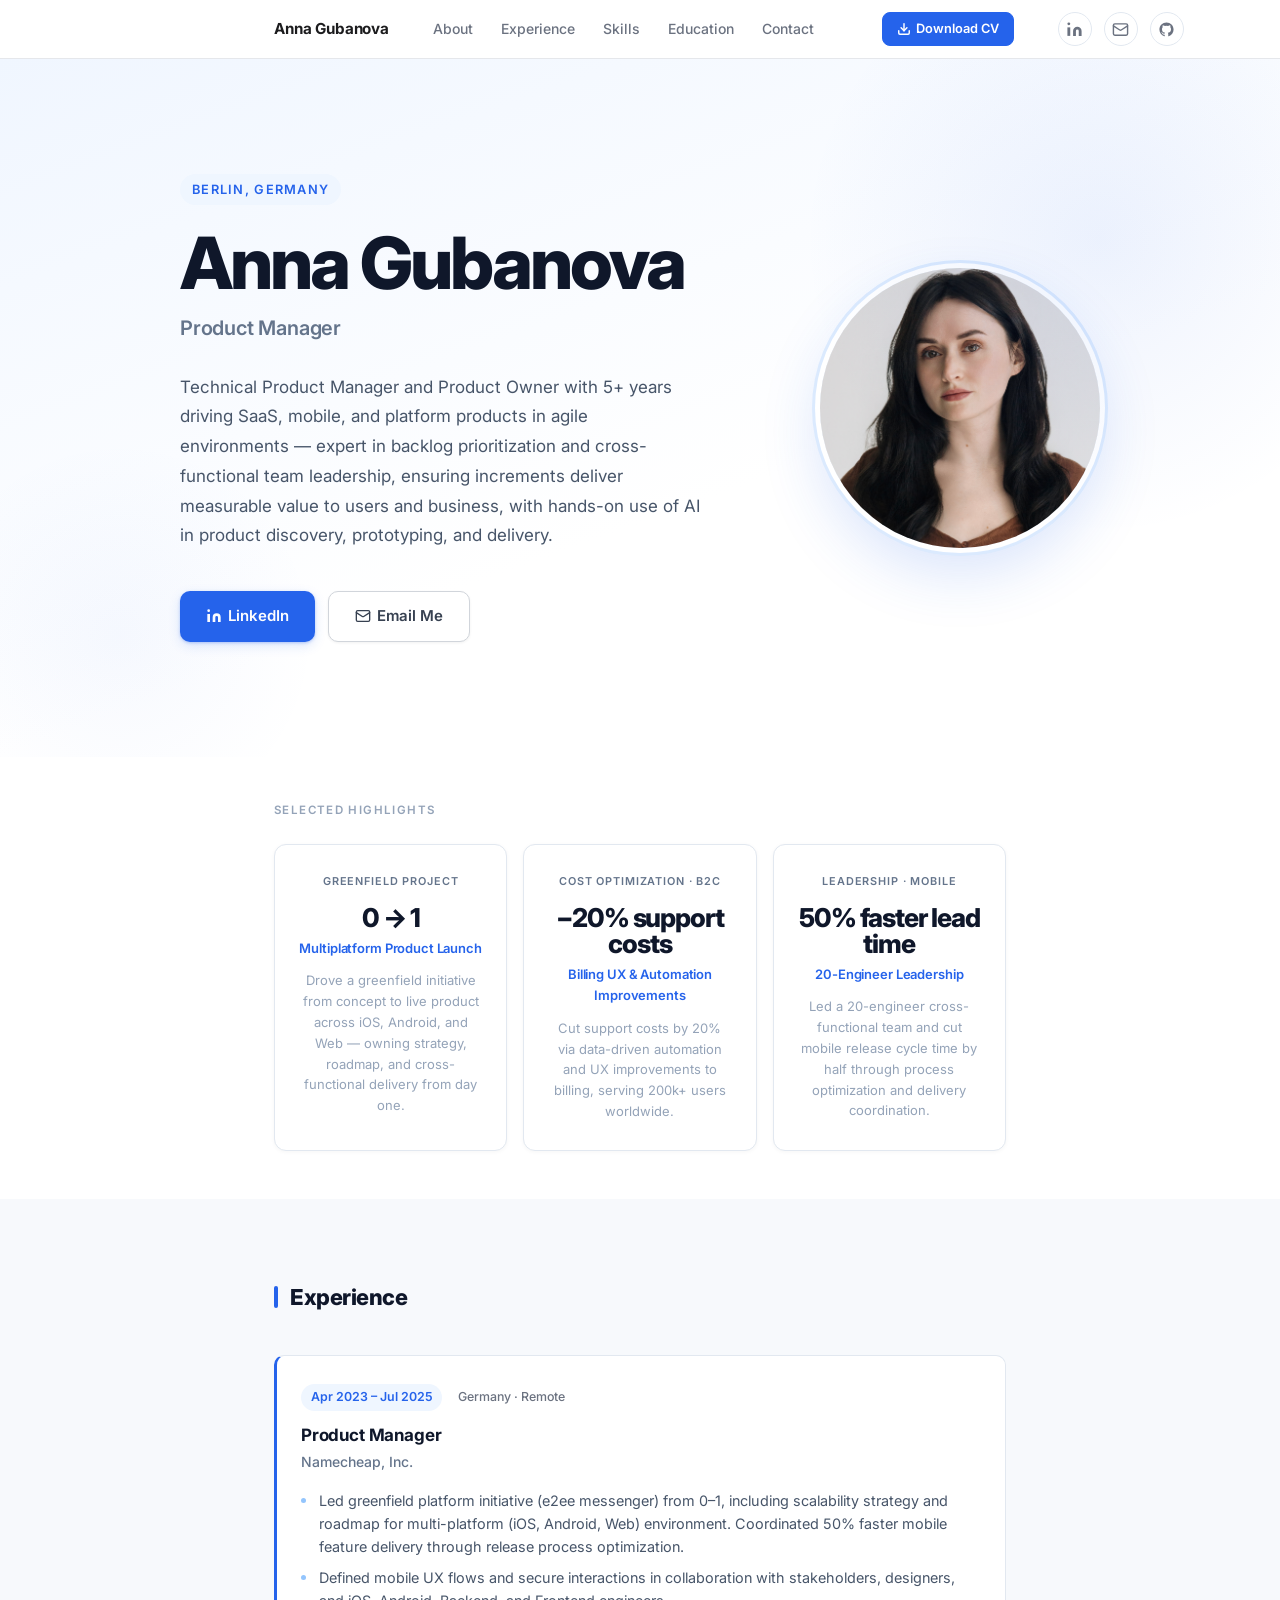
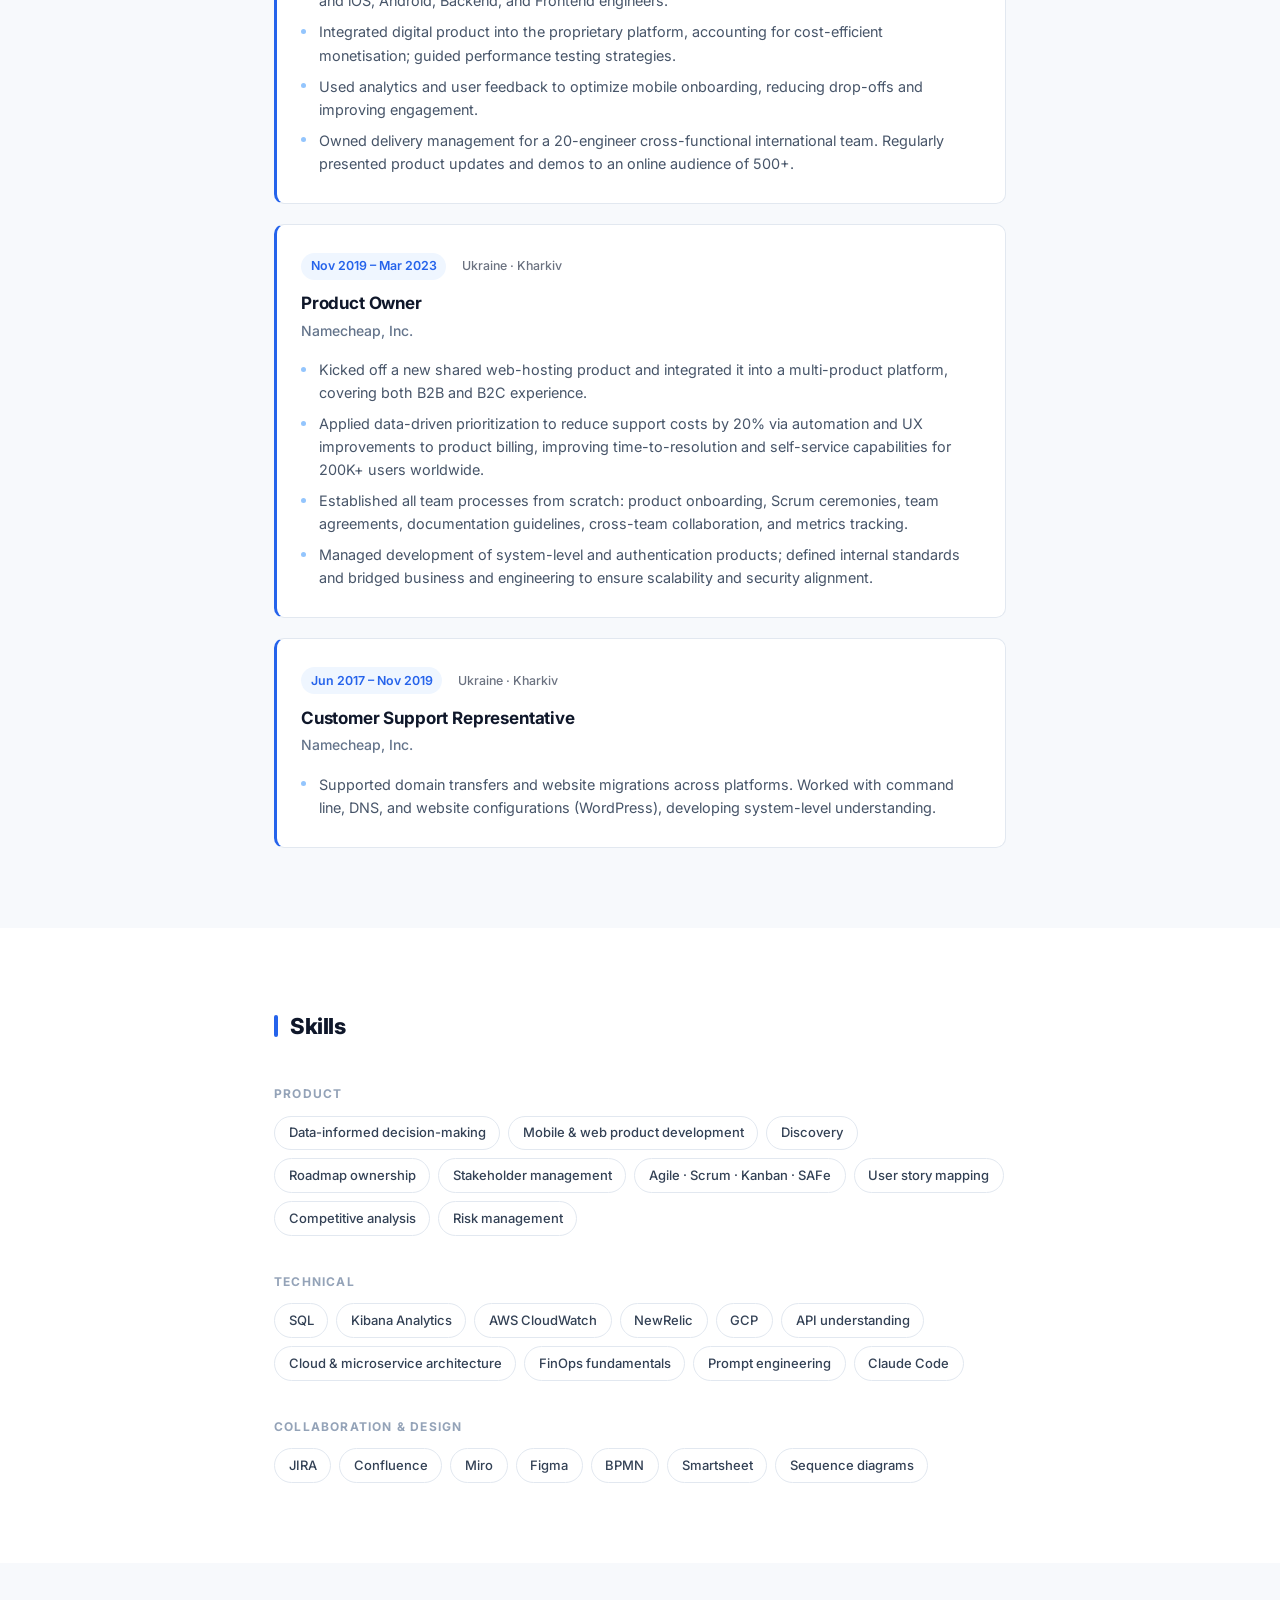
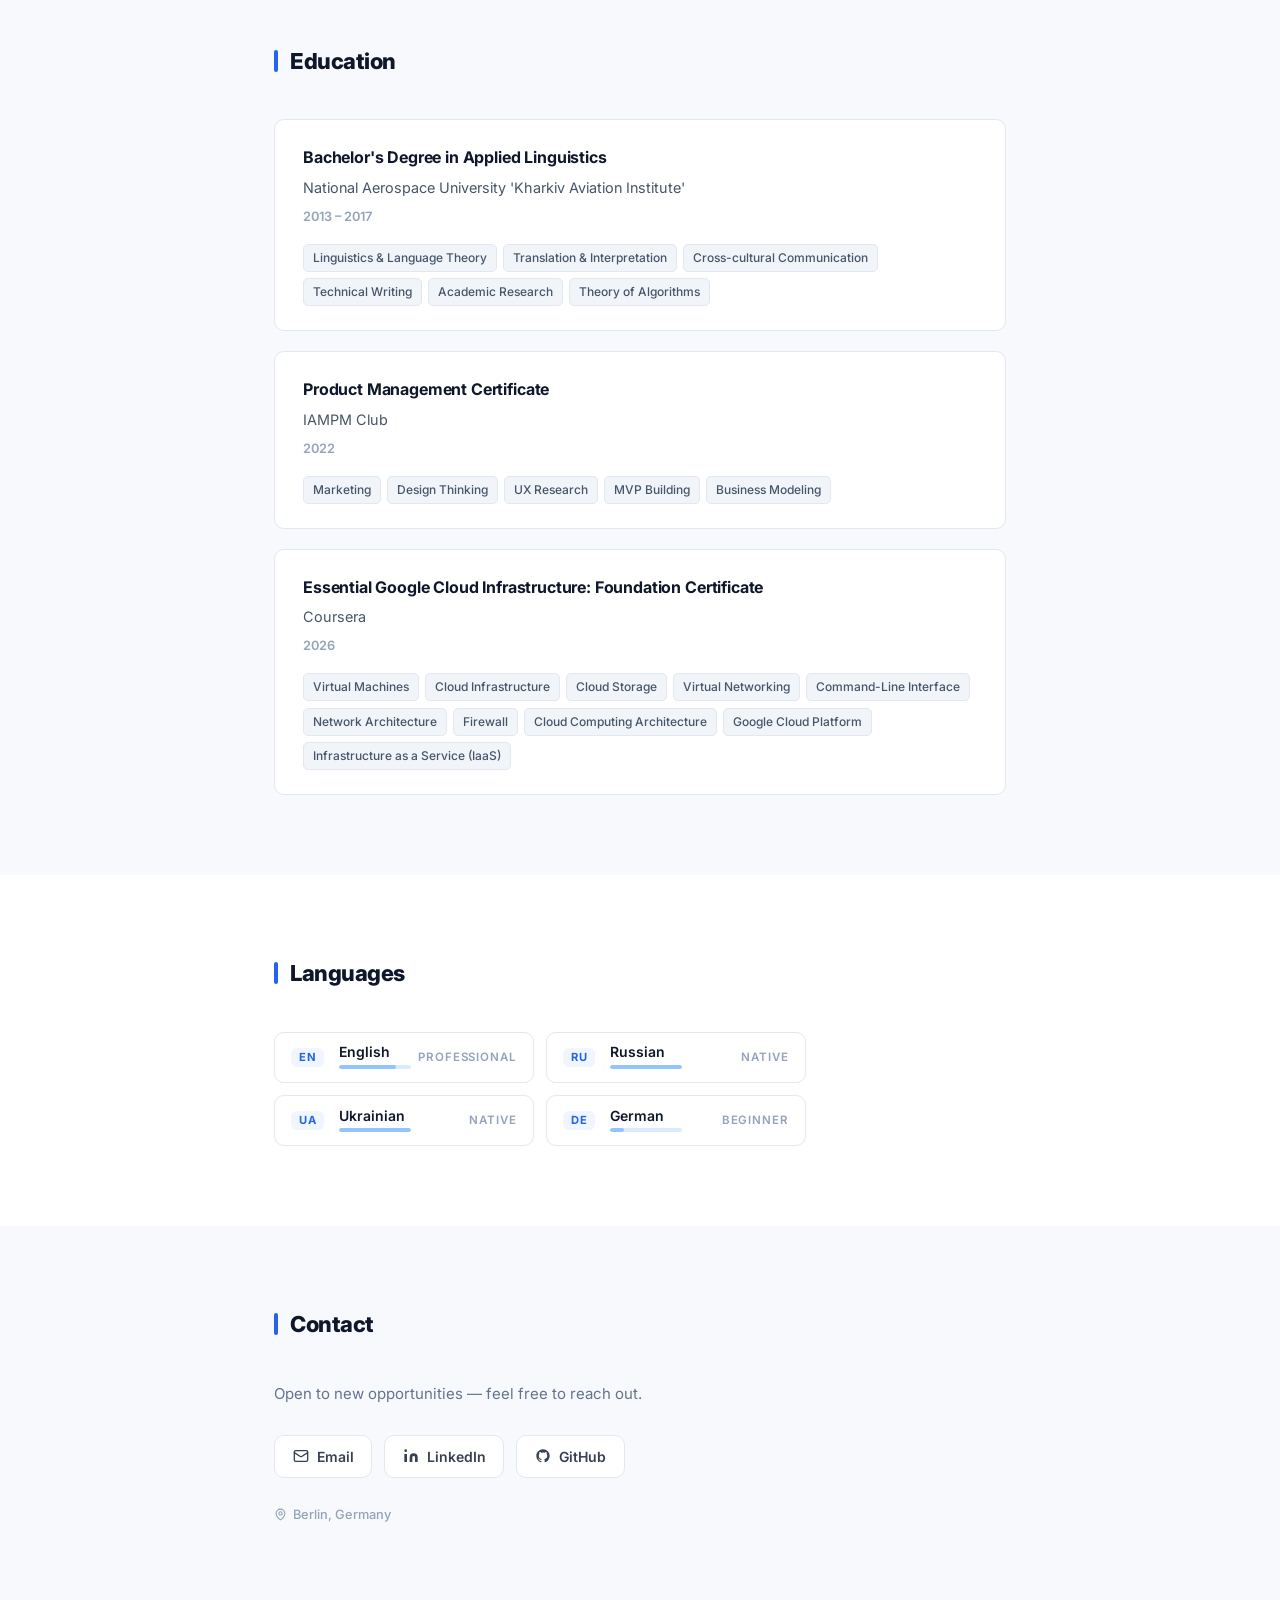
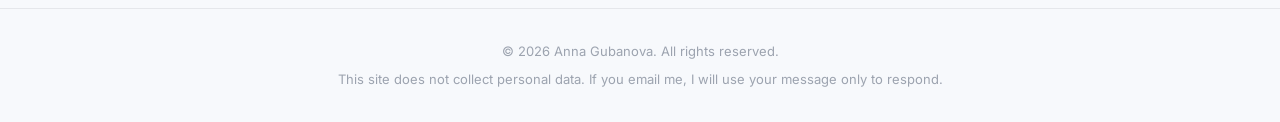
==== commit 39d47b2f: "Cards copy" ====
--- a/index.html
+++ b/index.html
@@ -80,23 +80,23 @@
         <div class="highlights-grid">
 
           <article class="highlight-card">
-            <span class="highlight-tag">Greenfield · 0→1</span>
+            <span class="highlight-tag">Greenfield Project </span>
             <p class="highlight-metric">0 → 1</p>
-            <h3 class="highlight-title">Three-platform Launch</h3>
+            <h3 class="highlight-title">Multiplatform Product Launch</h3>
             <p class="highlight-desc">Drove a greenfield initiative from concept to live product across iOS, Android, and Web — owning strategy, roadmap, and cross-functional delivery from day one.</p>
           </article>
 
           <article class="highlight-card">
             <span class="highlight-tag">Cost Optimization · B2C</span>
             <p class="highlight-metric">−20% support costs</p>
-            <h3 class="highlight-title">Billing UX &amp; Automation</h3>
+            <h3 class="highlight-title">Billing UX &amp; Automation Improvements</h3>
             <p class="highlight-desc">Cut support costs by 20% via data-driven automation and UX improvements to billing, serving 200k+ users worldwide.</p>
           </article>
 
           <article class="highlight-card">
             <span class="highlight-tag">Leadership · Mobile</span>
-            <p class="highlight-metric">50% faster</p>
-            <h3 class="highlight-title">20-Engineer Delivery</h3>
+            <p class="highlight-metric">50% faster lead time</p>
+            <h3 class="highlight-title">20-Engineer Leadership</h3>
             <p class="highlight-desc">Led a 20-engineer cross-functional team and cut mobile release cycle time by half through process optimization and delivery coordination.</p>
           </article>
 
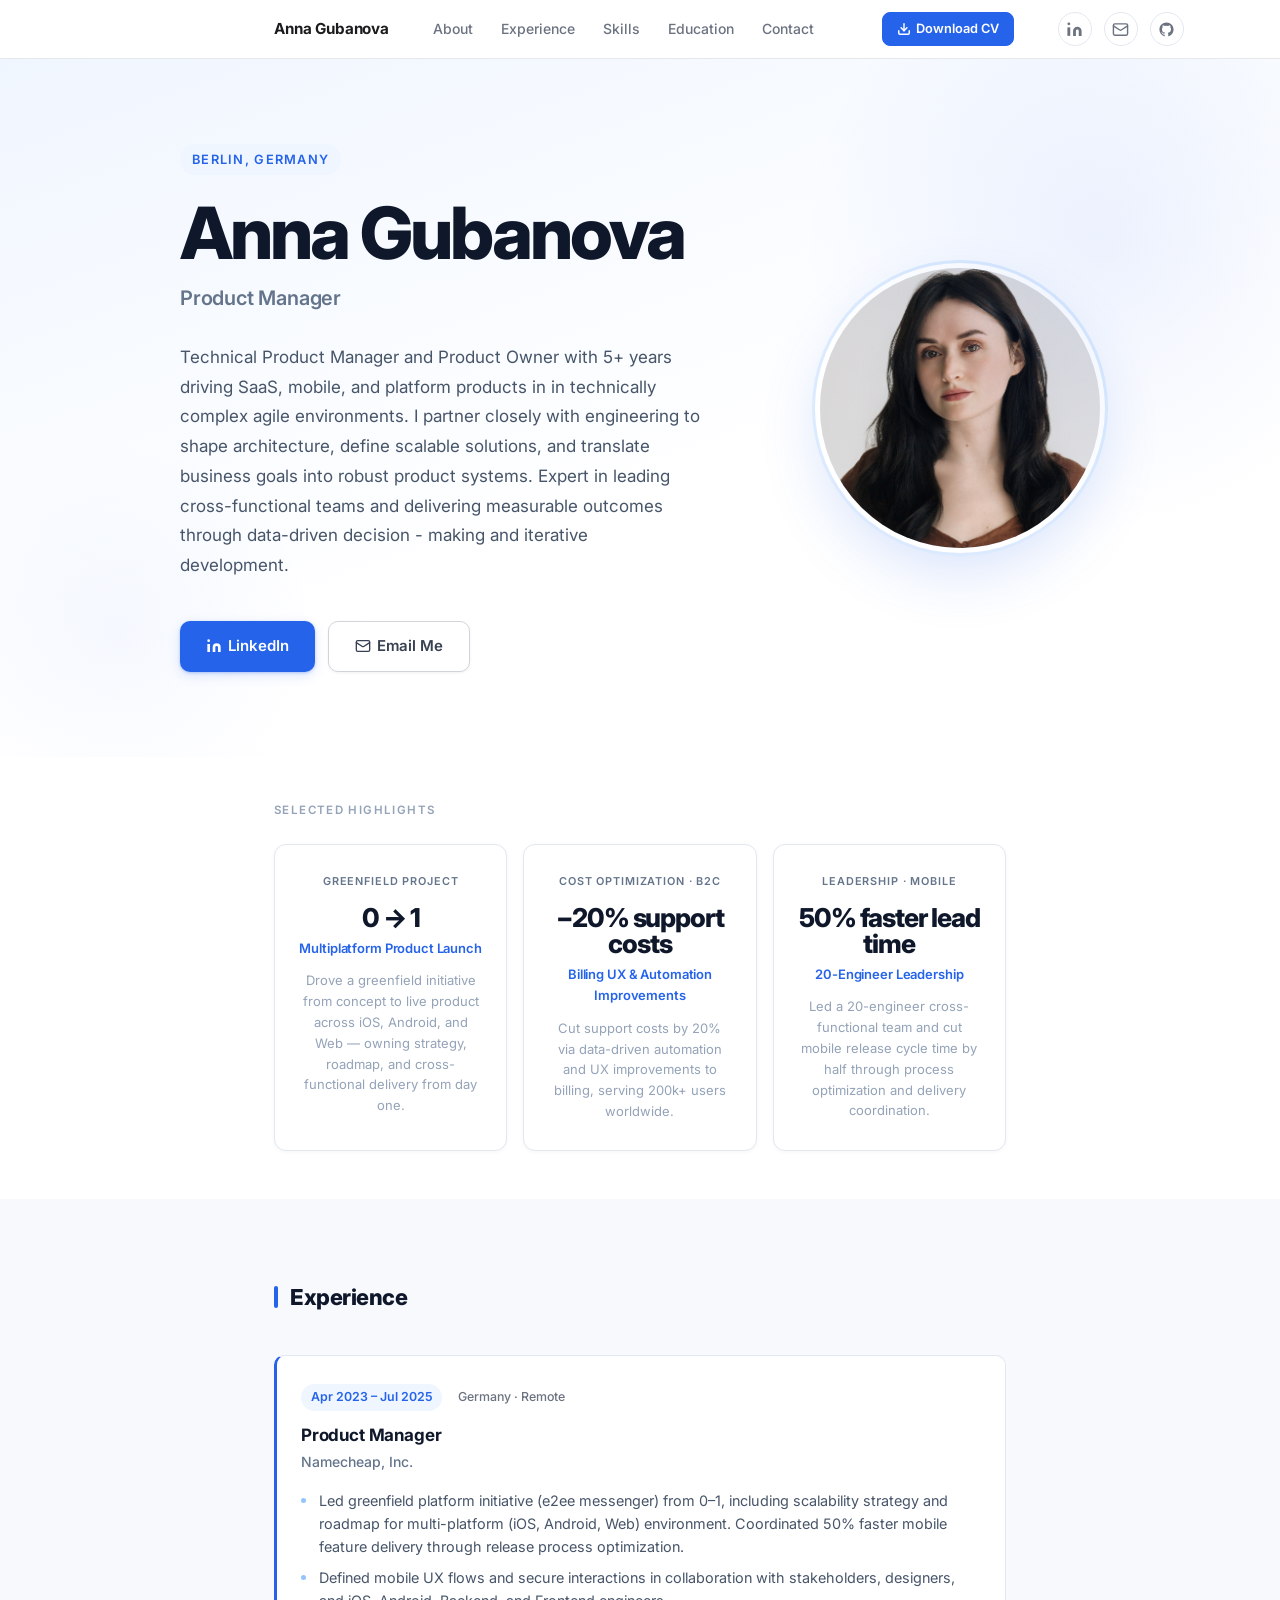
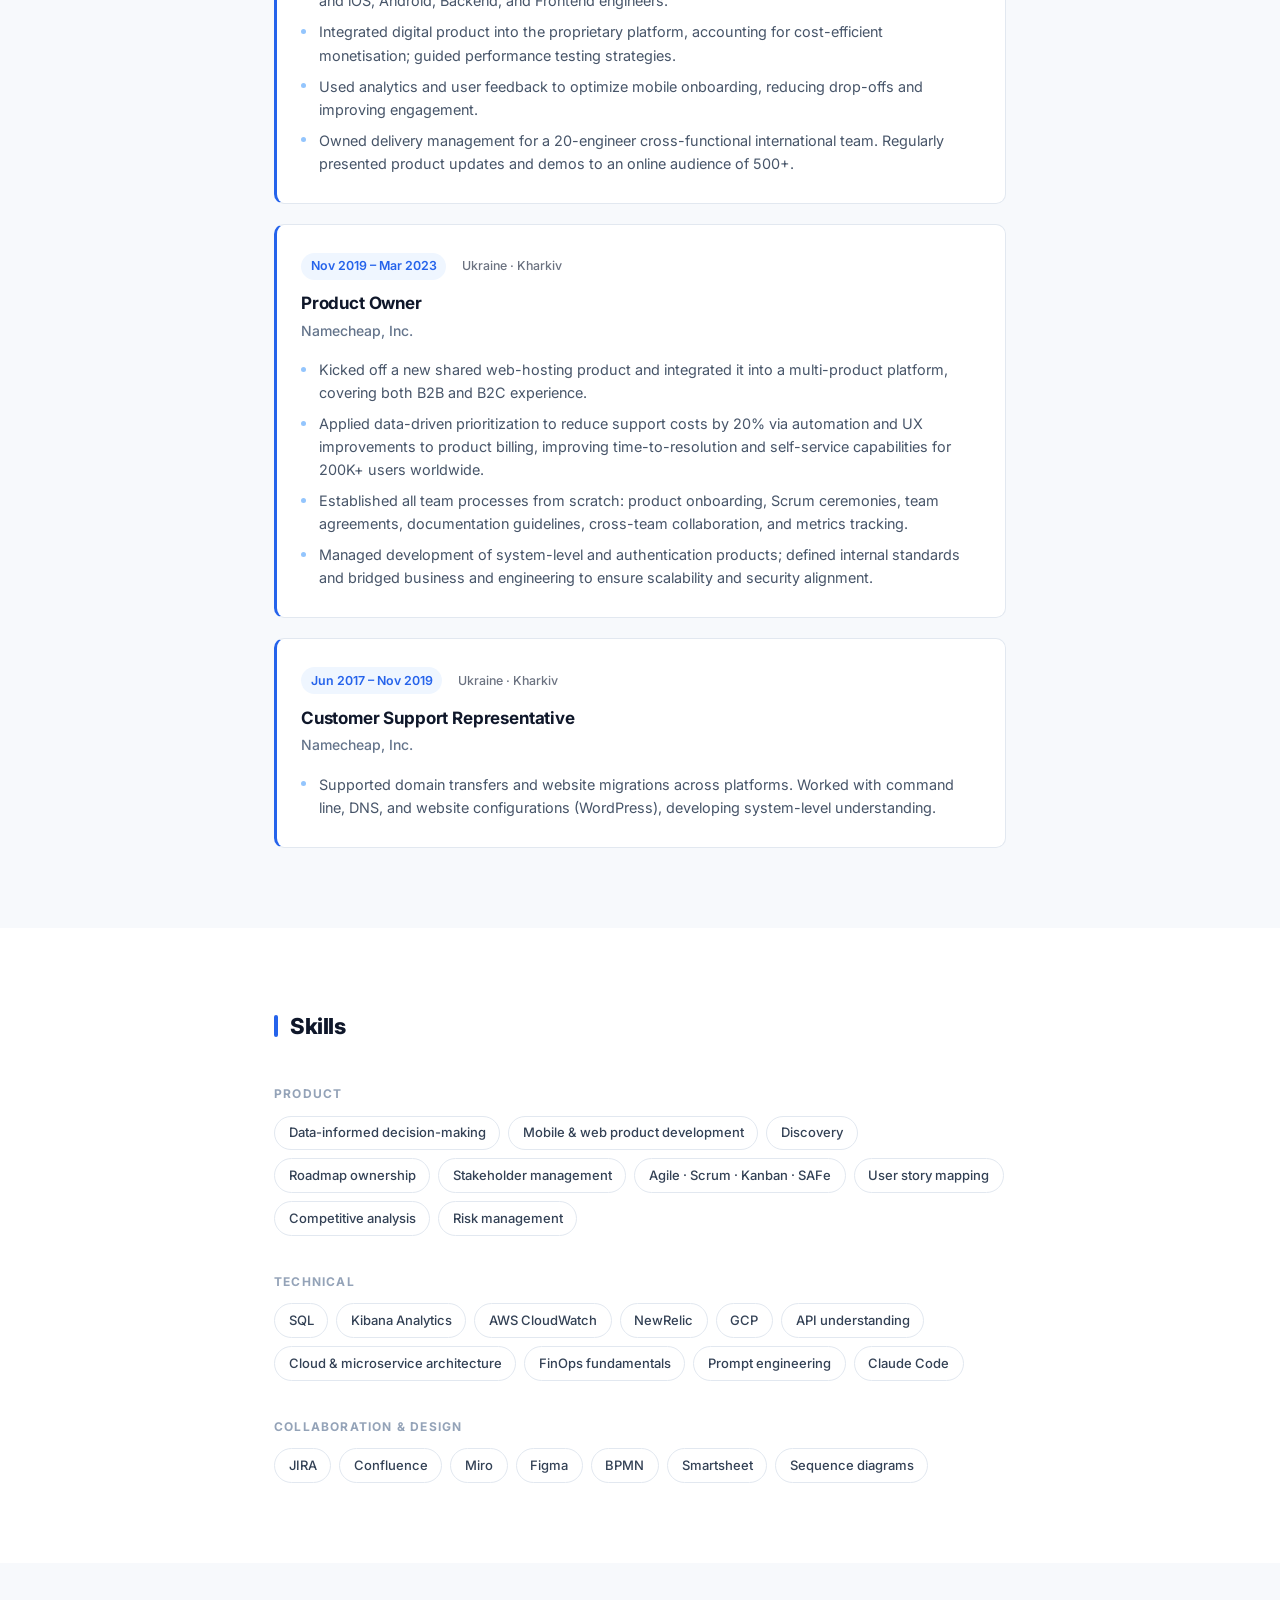
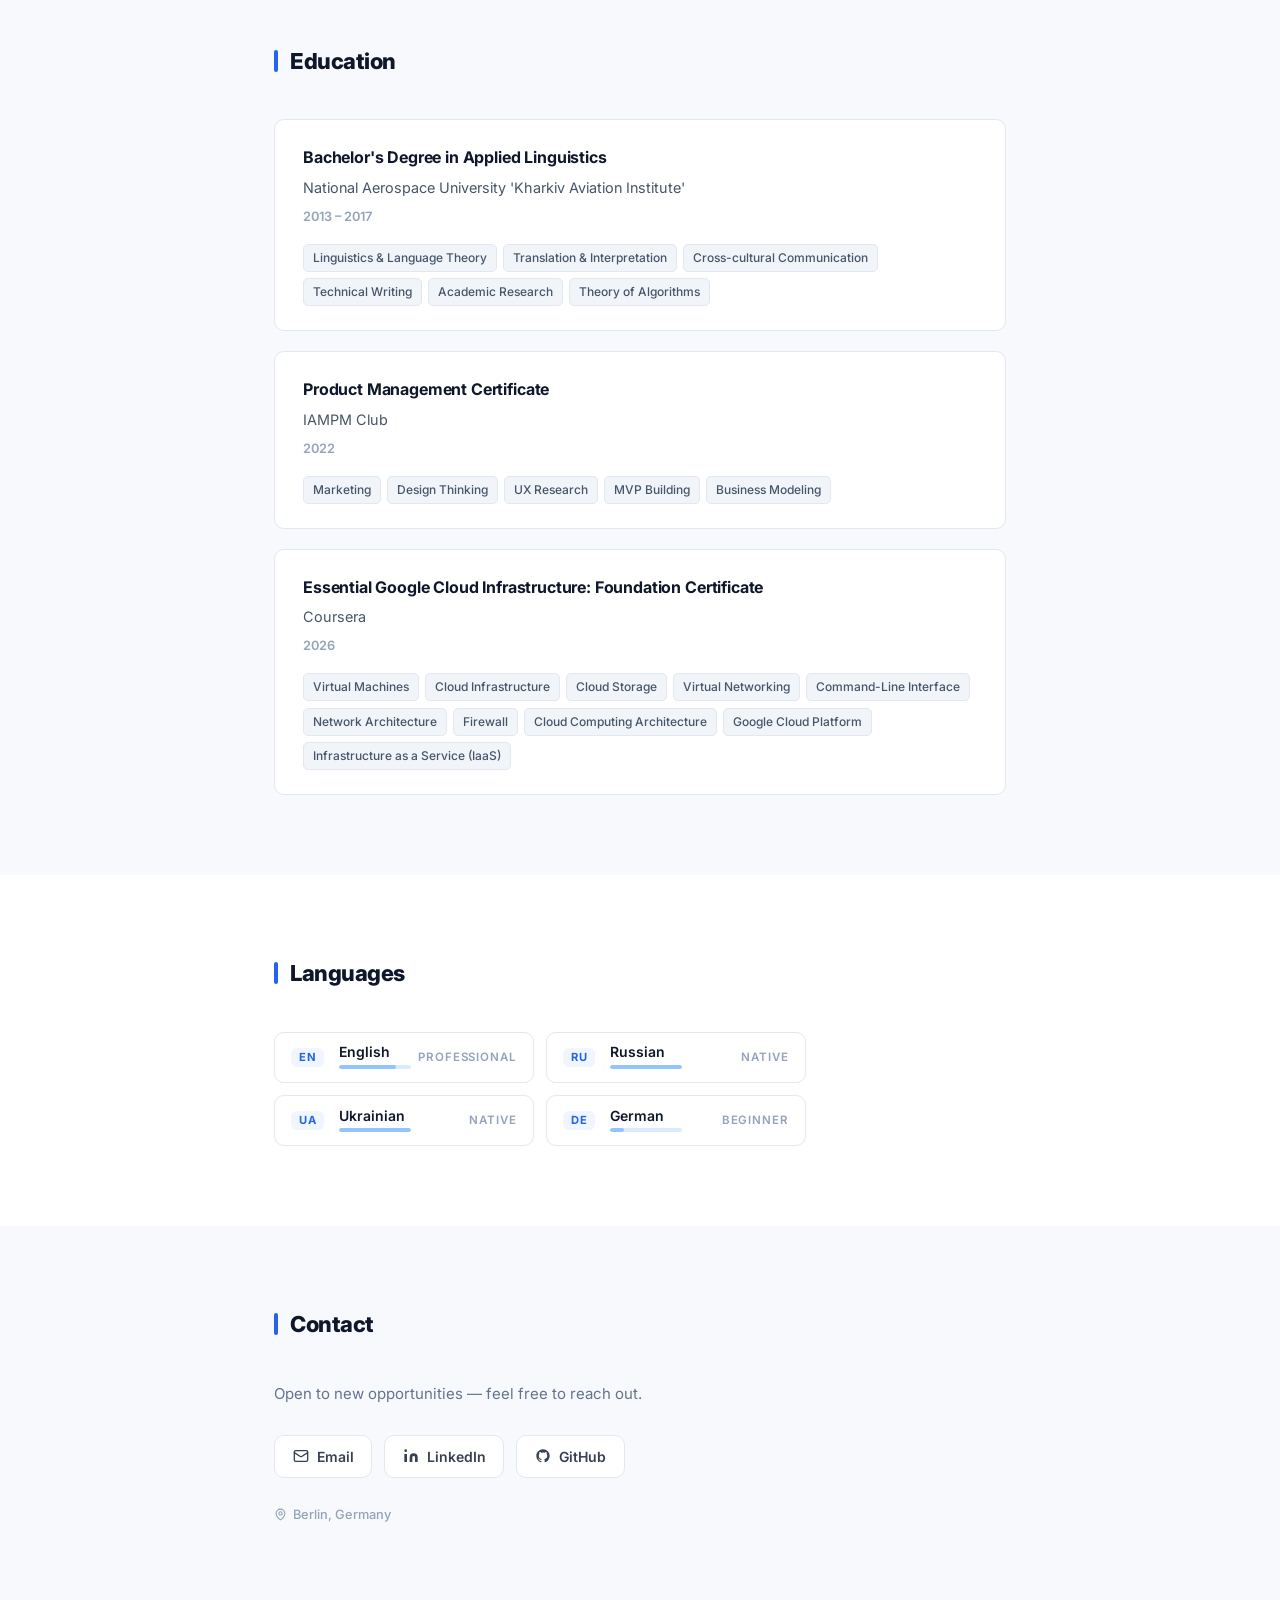
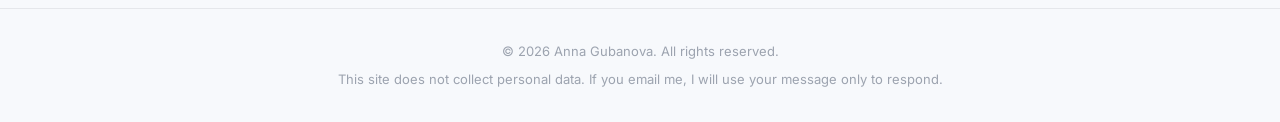
==== commit 71d91057: "updated cv file" ====
--- a/index.html
+++ b/index.html
@@ -54,7 +54,7 @@
           <h1 class="hero-name">Anna Gubanova</h1>
           <p class="hero-title">Product Manager</p>
           <p class="hero-tagline">
-            Technical Product Manager and Product Owner with 5+ years driving SaaS, mobile, and platform products in agile environments — expert in backlog prioritization and cross-functional team leadership, ensuring increments deliver measurable value to users and business, with hands-on use of AI in product discovery, prototyping, and delivery.
+            Technical Product Manager and Product Owner with 5+ years driving SaaS, mobile, and platform products in in technically complex agile environments. I partner closely with engineering to shape architecture, define scalable solutions, and translate business goals into robust product systems. Expert in leading cross-functional teams and delivering measurable outcomes through data-driven decision - making and iterative development.
           </p>
           <div class="hero-links">
             <a class="btn" href="https://linkedin.com/in/anna-gubanova-berlin" target="_blank" rel="noopener noreferrer" aria-label="Anna Gubanova on LinkedIn">
